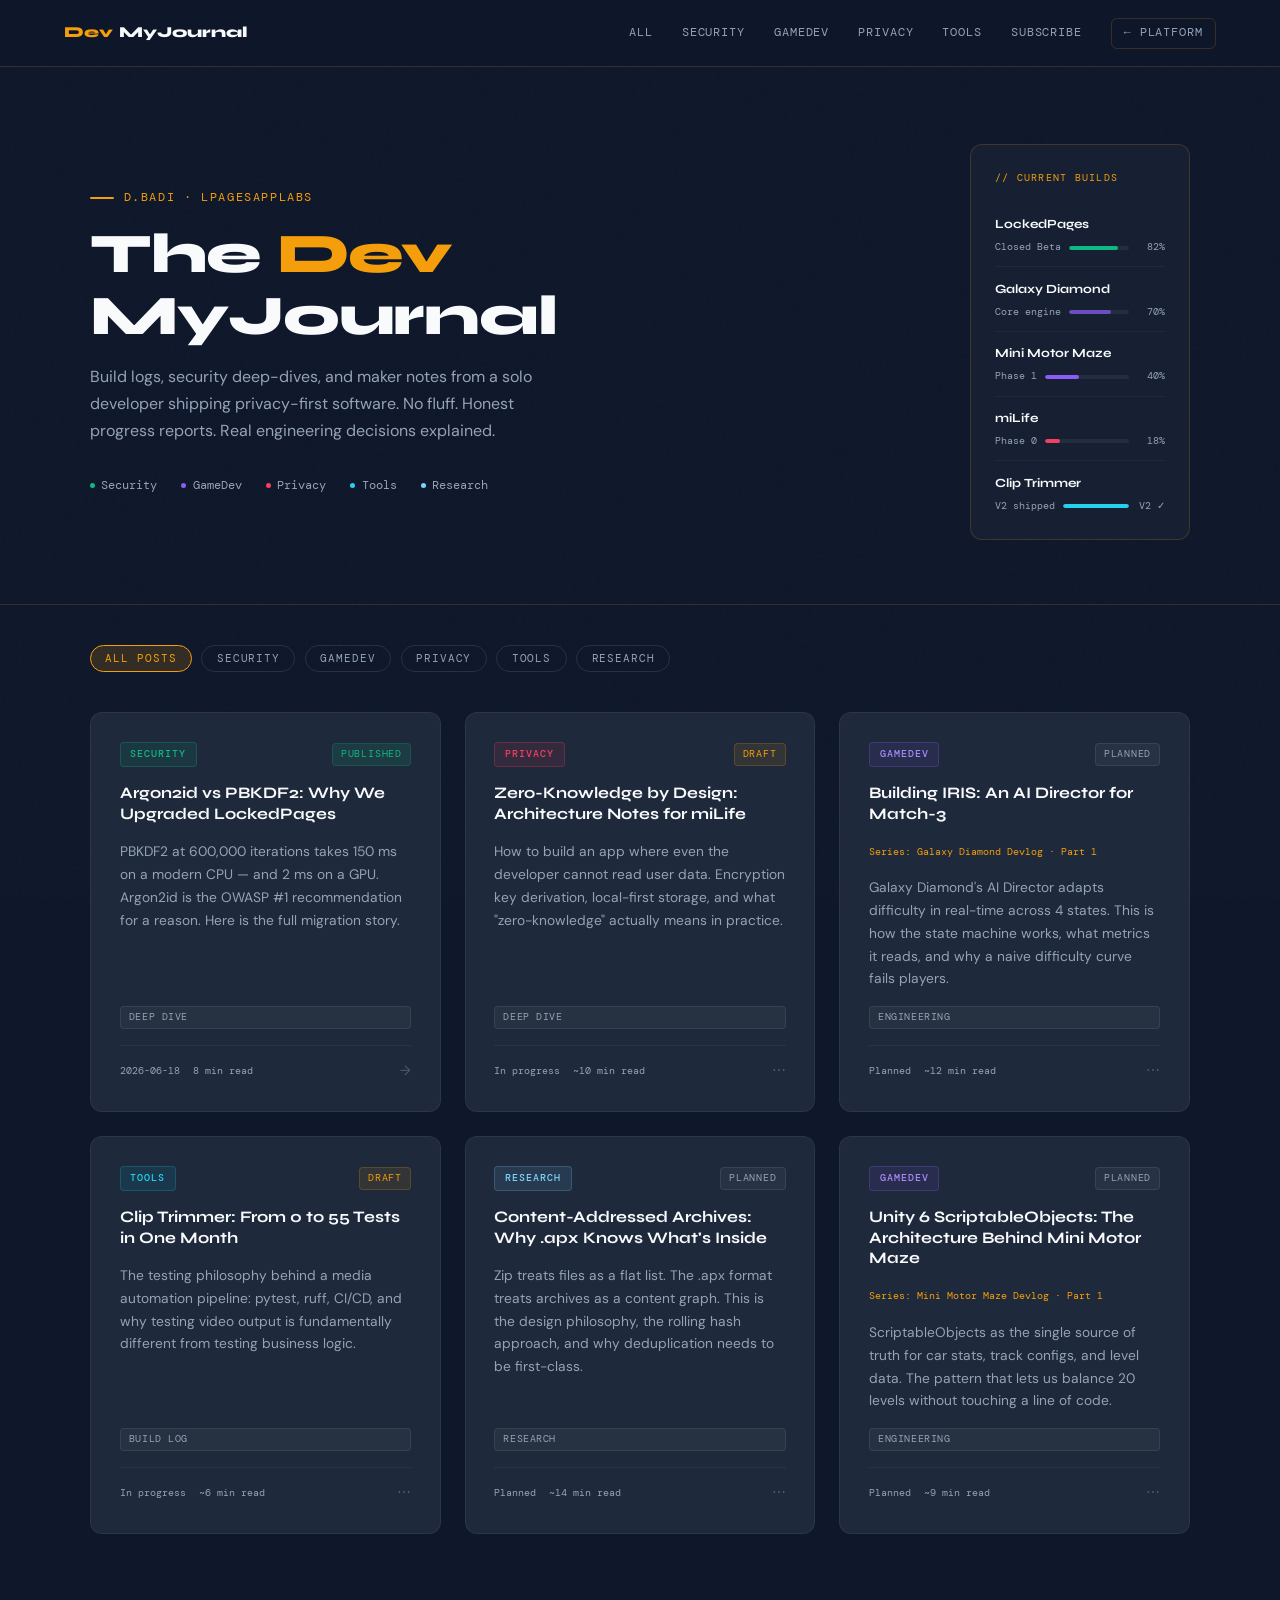
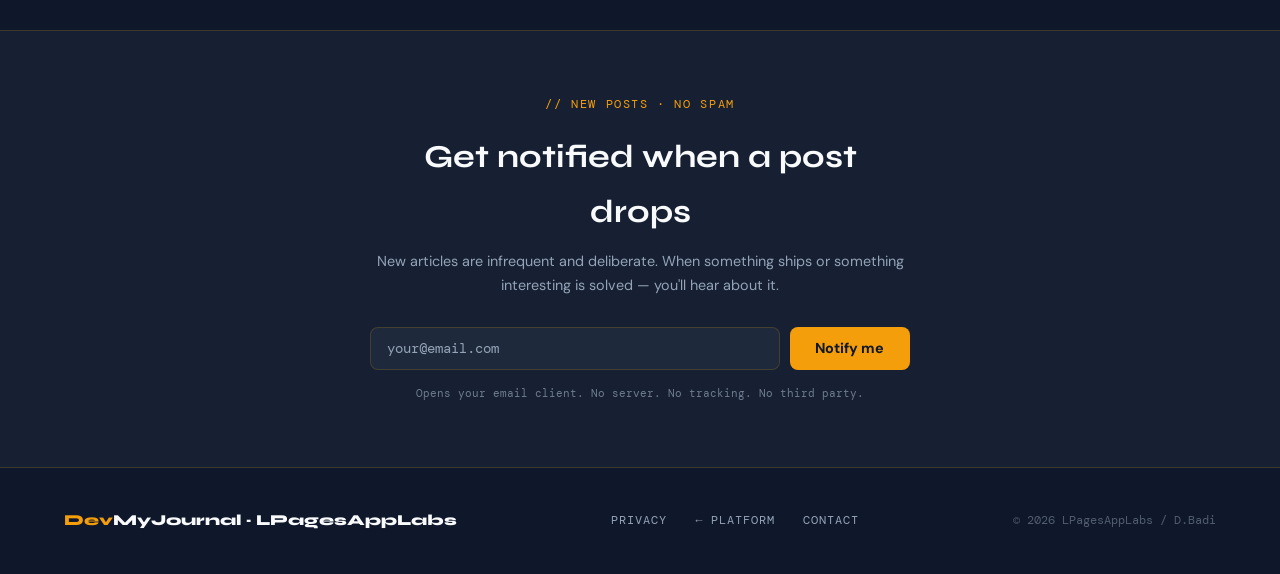
==== index.html @ 47d974be "Add files via upload" ====
<!DOCTYPE html>
<!-- LPagesAppLabs Platform v1.0 · Dev MyJournal (Blog) · contact@lpagesapplabs.com -->
<!-- IMPORTANT: This file is overwritten by `./deploy.sh` from /Developer/devmyjournal/. Do not edit directly. -->
<html lang="en">
<head>
  <meta charset="UTF-8" />
  <meta name="viewport" content="width=device-width, initial-scale=1.0"/>
  <title>Dev MyJournal — LPagesAppLabs</title>
  <meta name="description" content="Build logs, security deep-dives, and engineering notes from LPagesAppLabs / D.Badi. Honest writing about what it takes to ship privacy-first software as a solo developer.">
  <link rel="canonical" href="https://blog.lpagesapplabs.com/" />
  <meta property="og:title" content="Dev MyJournal — LPagesAppLabs" />
  <meta property="og:description" content="Build logs, security insights, and maker notes. No fluff." />
  <meta property="og:url" content="https://blog.lpagesapplabs.com/" />
  <meta property="og:type" content="website" />
  <meta name="robots" content="index, follow">
  <link rel="icon" href="https://lpagesapplabs.com/favicon.ico" sizes="any">
  <link rel="icon" href="https://lpagesapplabs.com/logo.svg" type="image/svg+xml">
  <link rel="preconnect" href="https://fonts.bunny.net">
  <link href="https://fonts.bunny.net/css2?family=Syne:wght@400;600;700;800&family=DM+Mono:wght@300;400;500&family=DM+Sans:wght@300;400;500&display=swap" rel="stylesheet">
  <style>
    *, *::before, *::after { box-sizing: border-box; margin: 0; padding: 0; }
    :root {
      --bg: #0F172A; --bg2: #111827;
      --surface: #1E293B; --surface2: #162032;
      --amber: #F59E0B; --amber-dim: #D97706;
      --amber-glow: rgba(245,158,11,0.15);
      --amber-glow2: rgba(245,158,11,0.07);
      --cyan: #22D3EE; --emerald: #10B981;
      --violet: #8B5CF6; --rose: #F43F5E; --sky: #7DD3FC;
      --white: #F8FAFC; --muted: #94A3B8;
      --border: rgba(245,158,11,0.18);
    }
    html { scroll-behavior: smooth; }
    body { background: var(--bg); color: var(--white); font-family: 'DM Sans', sans-serif; font-size: 16px; line-height: 1.7; overflow-x: hidden; }
    body::before { content:''; position:fixed; inset:0; background-image:url("data:image/svg+xml,%3Csvg viewBox='0 0 256 256' xmlns='http://www.w3.org/2000/svg'%3E%3Cfilter id='noise'%3E%3CfeTurbulence type='fractalNoise' baseFrequency='0.9' numOctaves='4' stitchTiles='stitch'/%3E%3C/filter%3E%3Crect width='100%25' height='100%25' filter='url(%23noise)' opacity='0.04'/%3E%3C/svg%3E"); pointer-events:none; z-index:0; opacity:0.4; }
    section, header, footer { position: relative; z-index: 1; }

    /* NAV */
    nav { position:fixed; top:0; left:0; right:0; z-index:100; display:flex; justify-content:space-between; align-items:center; padding:1.1rem 5%; background:rgba(15,23,42,0.9); backdrop-filter:blur(18px); border-bottom:1px solid var(--border); }
    .nav-logo { font-family:'Syne',sans-serif; font-weight:800; font-size:0.95rem; color:var(--white); text-decoration:none; display:flex; align-items:center; gap:0.4rem; }
    .nav-logo .accent { color:var(--amber); }
    .nav-right { display:flex; align-items:center; gap:1.8rem; }
    .nav-links { display:flex; gap:1.8rem; }
    .nav-links a { font-family:'DM Mono',monospace; font-size:0.72rem; color:var(--muted); text-decoration:none; letter-spacing:0.08em; text-transform:uppercase; transition:color 0.2s; }
    .nav-links a:hover { color:var(--amber); }
    .nav-back { font-family:'DM Mono',monospace; font-size:0.72rem; color:var(--muted); text-decoration:none; letter-spacing:0.08em; text-transform:uppercase; border:1px solid var(--border); padding:0.3rem 0.75rem; border-radius:6px; transition:all 0.2s; }
    .nav-back:hover { color:var(--cyan); border-color:rgba(34,211,238,0.3); }
    .nav-hamburger { display:none; flex-direction:column; gap:5px; cursor:pointer; padding:4px; background:none; border:none; }
    .nav-hamburger span { display:block; width:22px; height:2px; background:var(--muted); border-radius:2px; }
    .nav-mobile { display:none; flex-direction:column; background:rgba(15,23,42,0.97); border-top:1px solid var(--border); padding:1rem 5%; position:fixed; top:58px; left:0; right:0; z-index:99; }
    .nav-mobile a { font-family:'DM Mono',monospace; font-size:0.85rem; color:var(--muted); text-decoration:none; letter-spacing:0.08em; text-transform:uppercase; padding:0.75rem 0; border-bottom:1px solid rgba(255,255,255,0.04); transition:color 0.2s; }
    .nav-mobile a:last-child { border-bottom:none; }
    .nav-mobile a:hover { color:var(--amber); }
    .nav-mobile.open { display:flex; }

    /* HERO */
    #hero { padding:9rem 5% 4rem; border-bottom:1px solid var(--border); }
    .hero-inner { max-width:1100px; margin:0 auto; display:grid; grid-template-columns:1fr auto; gap:3rem; align-items:center; }
    .hero-tag { font-family:'DM Mono',monospace; font-size:0.72rem; letter-spacing:0.14em; text-transform:uppercase; color:var(--amber); margin-bottom:1rem; display:flex; align-items:center; gap:0.6rem; }
    .hero-tag::before { content:''; display:inline-block; width:24px; height:2px; background:var(--amber); border-radius:1px; }
    h1 { font-family:'Syne',sans-serif; font-weight:800; font-size:clamp(2rem,5vw,3.5rem); line-height:1.1; letter-spacing:-0.02em; margin-bottom:1rem; }
    h1 .accent { color:var(--amber); }
    .hero-desc { color:var(--muted); font-size:1rem; max-width:460px; line-height:1.7; margin-bottom:2rem; }
    .hero-meta { display:flex; gap:1.5rem; flex-wrap:wrap; }
    .hero-meta span { font-family:'DM Mono',monospace; font-size:0.72rem; color:var(--muted); display:flex; align-items:center; gap:0.4rem; }
    .hero-meta .dot { width:5px; height:5px; border-radius:50%; }
    .hero-meta .dot.security { background:var(--emerald); }
    .hero-meta .dot.gamedev { background:var(--violet); }
    .hero-meta .dot.privacy { background:var(--rose); }
    .hero-meta .dot.tools { background:var(--cyan); }
    .hero-meta .dot.research { background:var(--sky); }

    /* BUILD STATUS WIDGET */
    .build-status { background:var(--surface2); border:1px solid var(--border); border-radius:12px; padding:1.5rem; min-width:220px; max-width:260px; }
    .bs-title { font-family:'DM Mono',monospace; font-size:0.65rem; letter-spacing:0.12em; text-transform:uppercase; color:var(--amber); margin-bottom:1rem; }
    .bs-item { display:flex; flex-direction:column; gap:0.3rem; padding:0.65rem 0; border-bottom:1px solid rgba(255,255,255,0.04); }
    .bs-item:last-child { border-bottom:none; padding-bottom:0; }
    .bs-name { font-family:'Syne',sans-serif; font-size:0.78rem; font-weight:700; }
    .bs-row { display:flex; align-items:center; justify-content:space-between; gap:0.5rem; }
    .bs-phase { font-family:'DM Mono',monospace; font-size:0.62rem; color:var(--muted); }
    .bs-bar { flex:1; height:4px; background:rgba(255,255,255,0.06); border-radius:2px; overflow:hidden; }
    .bs-fill { height:100%; border-radius:2px; transition:width 1s ease; }
    .bs-fill.lp { background:var(--emerald); }
    .bs-fill.mmm { background:var(--violet); }
    .bs-fill.gd { background:var(--violet); opacity:0.7; }
    .bs-fill.ml { background:var(--rose); }
    .bs-fill.ct { background:var(--cyan); }
    .bs-pct { font-family:'DM Mono',monospace; font-size:0.62rem; color:var(--muted); min-width:28px; text-align:right; }

    /* FILTER BAR */
    #filter-bar { padding:2.5rem 5% 0; max-width:calc(1100px + 10%); margin:0 auto; }
    .filter-inner { display:flex; align-items:center; gap:0.6rem; flex-wrap:wrap; }
    .filter-btn { font-family:'DM Mono',monospace; font-size:0.7rem; letter-spacing:0.08em; text-transform:uppercase; padding:0.35rem 0.9rem; border-radius:999px; border:1px solid rgba(255,255,255,0.1); background:transparent; color:var(--muted); cursor:pointer; transition:all 0.2s; }
    .filter-btn:hover { border-color:var(--amber); color:var(--amber); }
    .filter-btn.active { background:var(--amber-glow); border-color:var(--amber); color:var(--amber); }
    .filter-btn[data-cat="security"].active { border-color:var(--emerald); color:var(--emerald); background:rgba(16,185,129,0.1); }
    .filter-btn[data-cat="gamedev"].active { border-color:var(--violet); color:#A78BFA; background:rgba(139,92,246,0.1); }
    .filter-btn[data-cat="privacy"].active { border-color:var(--rose); color:var(--rose); background:rgba(244,63,94,0.1); }
    .filter-btn[data-cat="tools"].active { border-color:var(--cyan); color:var(--cyan); background:rgba(6,182,212,0.1); }
    .filter-btn[data-cat="research"].active { border-color:var(--sky); color:var(--sky); background:rgba(125,211,252,0.1); }

    /* POSTS GRID */
    #posts { padding:2.5rem 5% 6rem; }
    .posts-inner { max-width:1100px; margin:0 auto; }
    .posts-grid { display:grid; grid-template-columns:repeat(auto-fill,minmax(320px,1fr)); gap:1.5rem; }
    @media (min-width:1000px) { .posts-grid { grid-template-columns:repeat(3,1fr); } }

    /* POST CARD */
    .post-card { background:var(--surface); border:1px solid rgba(255,255,255,0.06); border-radius:12px; padding:1.8rem; display:flex; flex-direction:column; gap:1rem; transition:all 0.25s; text-decoration:none; color:inherit; position:relative; overflow:hidden; }
    .post-card:hover { transform:translateY(-3px); box-shadow:0 16px 40px rgba(0,0,0,0.4); border-color:rgba(245,158,11,0.25); }
    .post-card.coming { cursor:default; opacity:0.65; }
    .post-card.coming:hover { transform:none; box-shadow:none; border-color:rgba(255,255,255,0.06); }
    .post-card::before { content:''; position:absolute; top:0; left:0; right:0; height:2px; opacity:0; transition:opacity 0.25s; }
    .post-card:hover::before { opacity:1; }
    .post-card[data-cat="security"]::before { background:linear-gradient(90deg,transparent,var(--emerald),transparent); }
    .post-card[data-cat="gamedev"]::before { background:linear-gradient(90deg,transparent,var(--violet),transparent); }
    .post-card[data-cat="privacy"]::before { background:linear-gradient(90deg,transparent,var(--rose),transparent); }
    .post-card[data-cat="tools"]::before { background:linear-gradient(90deg,transparent,var(--cyan),transparent); }
    .post-card[data-cat="research"]::before { background:linear-gradient(90deg,transparent,var(--sky),transparent); }

    .post-top { display:flex; align-items:center; justify-content:space-between; gap:0.5rem; flex-wrap:wrap; }
    .cat-tag { font-family:'DM Mono',monospace; font-size:0.62rem; letter-spacing:0.1em; text-transform:uppercase; padding:0.2rem 0.6rem; border-radius:4px; font-weight:500; }
    .cat-security { background:rgba(16,185,129,0.1); color:var(--emerald); border:1px solid rgba(16,185,129,0.25); }
    .cat-gamedev { background:rgba(139,92,246,0.1); color:#A78BFA; border:1px solid rgba(139,92,246,0.25); }
    .cat-privacy { background:rgba(244,63,94,0.1); color:var(--rose); border:1px solid rgba(244,63,94,0.25); }
    .cat-tools { background:rgba(6,182,212,0.1); color:var(--cyan); border:1px solid rgba(6,182,212,0.25); }
    .cat-research { background:rgba(125,211,252,0.1); color:var(--sky); border:1px solid rgba(125,211,252,0.2); }

    .status-badge { font-family:'DM Mono',monospace; font-size:0.6rem; letter-spacing:0.08em; text-transform:uppercase; padding:0.15rem 0.5rem; border-radius:4px; }
    .status-published { background:rgba(16,185,129,0.12); color:var(--emerald); border:1px solid rgba(16,185,129,0.2); }
    .status-draft { background:rgba(245,158,11,0.1); color:var(--amber); border:1px solid rgba(245,158,11,0.2); }
    .status-planned { background:rgba(148,163,184,0.08); color:var(--muted); border:1px solid rgba(148,163,184,0.15); }

    .post-title { font-family:'Syne',sans-serif; font-weight:700; font-size:1rem; line-height:1.3; }
    .post-excerpt { font-size:0.86rem; color:var(--muted); line-height:1.65; flex:1; }
    .post-footer { display:flex; align-items:center; justify-content:space-between; padding-top:0.8rem; border-top:1px solid rgba(255,255,255,0.05); }
    .post-meta { font-family:'DM Mono',monospace; font-size:0.65rem; color:var(--muted); display:flex; gap:0.8rem; }
    .post-arrow { font-size:0.85rem; color:var(--muted); opacity:0.4; }
    .depth-badge { font-family:'DM Mono',monospace; font-size:0.6rem; letter-spacing:0.06em; text-transform:uppercase; padding:0.15rem 0.5rem; border-radius:4px; background:rgba(255,255,255,0.04); border:1px solid rgba(255,255,255,0.08); color:var(--muted); }
    .series-indicator { font-family:'DM Mono',monospace; font-size:0.62rem; color:var(--amber); margin-top:0.2rem; }

    /* SUBSCRIBE */
    #subscribe { padding:4rem 5%; background:var(--surface2); border-top:1px solid var(--border); border-bottom:1px solid var(--border); }
    .sub-inner { max-width:540px; margin:0 auto; text-align:center; }
    .sub-label { font-family:'DM Mono',monospace; font-size:0.72rem; letter-spacing:0.14em; text-transform:uppercase; color:var(--amber); margin-bottom:1rem; }
    .sub-title { font-family:'Syne',sans-serif; font-size:clamp(1.5rem,3vw,2rem); font-weight:700; margin-bottom:0.6rem; }
    .sub-desc { color:var(--muted); font-size:0.9rem; margin-bottom:1.8rem; }
    .notify-form { display:flex; gap:0.6rem; flex-wrap:wrap; justify-content:center; }
    .notify-input { flex:1; min-width:220px; padding:0.75rem 1rem; background:var(--surface); border:1px solid var(--border); border-radius:8px; color:var(--white); font-family:'DM Mono',monospace; font-size:0.85rem; outline:none; transition:border-color 0.2s; }
    .notify-input::placeholder { color:var(--muted); }
    .notify-input:focus { border-color:var(--amber); }
    .notify-btn { padding:0.75rem 1.6rem; background:var(--amber); color:#0F172A; border:none; border-radius:8px; font-family:'DM Sans',sans-serif; font-size:0.9rem; font-weight:700; cursor:pointer; transition:all 0.2s; white-space:nowrap; }
    .notify-btn:hover { background:var(--amber-dim); transform:translateY(-1px); box-shadow:0 4px 20px rgba(245,158,11,0.4); }
    .notify-note { font-family:'DM Mono',monospace; font-size:0.7rem; color:var(--muted); margin-top:0.9rem; opacity:0.7; }

    /* FOOTER */
    footer { padding:2.5rem 5%; display:flex; justify-content:space-between; align-items:center; flex-wrap:wrap; gap:1rem; }
    .footer-logo { font-family:'Syne',sans-serif; font-weight:800; font-size:0.95rem; text-decoration:none; color:var(--white); }
    .footer-logo span { color:var(--amber); }
    .footer-links { display:flex; gap:1.8rem; flex-wrap:wrap; }
    .footer-links a { font-family:'DM Mono',monospace; font-size:0.72rem; letter-spacing:0.08em; text-transform:uppercase; color:var(--muted); text-decoration:none; transition:color 0.2s; }
    .footer-links a:hover { color:var(--amber); }
    .footer-copy { font-family:'DM Mono',monospace; font-size:0.72rem; color:var(--muted); opacity:0.5; }

    /* EMPTY STATE */
    .empty-msg { display:none; text-align:center; padding:4rem 0; color:var(--muted); font-family:'DM Mono',monospace; font-size:0.85rem; }
    .empty-msg.visible { display:block; }

    @media (max-width:768px) {
      .hero-inner { grid-template-columns:1fr; }
      .build-status { display:none; }
      .nav-links { display:none; }
      .nav-hamburger { display:flex; }
      .posts-grid { grid-template-columns:1fr; }
      #hero { padding:7rem 5% 3rem; }
      .notify-form { flex-direction:column; align-items:center; }
      .notify-input { width:100%; max-width:360px; }
      footer { flex-direction:column; text-align:center; align-items:center; }
      .footer-links { justify-content:center; gap:1rem; }
    }
  </style>
</head>
<body>

<nav>
  <a href="#hero" class="nav-logo"><span class="accent">Dev</span>MyJournal</a>
  <div class="nav-right">
    <div class="nav-links">
      <a href="#" onclick="setFilter('all');return false;">All</a>
      <a href="#" onclick="setFilter('security');return false;">Security</a>
      <a href="#" onclick="setFilter('gamedev');return false;">GameDev</a>
      <a href="#" onclick="setFilter('privacy');return false;">Privacy</a>
      <a href="#" onclick="setFilter('tools');return false;">Tools</a>
      <a href="#subscribe">Subscribe</a>
    </div>
    <a href="https://lpagesapplabs.com" class="nav-back" rel="noopener noreferrer">← Platform</a>
    <button class="nav-hamburger" id="hamburger" aria-label="Menu"><span></span><span></span><span></span></button>
  </div>
</nav>
<div class="nav-mobile" id="navMobile">
  <a href="#" onclick="setFilter('all');closeMenu();return false;">All Posts</a>
  <a href="#" onclick="setFilter('security');closeMenu();return false;">Security</a>
  <a href="#" onclick="setFilter('gamedev');closeMenu();return false;">GameDev</a>
  <a href="#" onclick="setFilter('privacy');closeMenu();return false;">Privacy</a>
  <a href="#" onclick="setFilter('tools');closeMenu();return false;">Tools</a>
  <a href="#subscribe" onclick="closeMenu()">Subscribe</a>
  <a href="https://lpagesapplabs.com" onclick="closeMenu()">← Platform</a>
</div>

<!-- HERO -->
<header id="hero">
  <div class="hero-inner">
    <div>
      <div class="hero-tag">D.Badi · LPagesAppLabs</div>
      <h1>The <span class="accent">Dev</span><br>MyJournal</h1>
      <p class="hero-desc">Build logs, security deep-dives, and maker notes from a solo developer shipping privacy-first software. No fluff. Honest progress reports. Real engineering decisions explained.</p>
      <div class="hero-meta">
        <span><span class="dot security"></span>Security</span>
        <span><span class="dot gamedev"></span>GameDev</span>
        <span><span class="dot privacy"></span>Privacy</span>
        <span><span class="dot tools"></span>Tools</span>
        <span><span class="dot research"></span>Research</span>
      </div>
    </div>
    <div class="build-status">
      <div class="bs-title">// current builds</div>
      <div class="bs-item">
        <div class="bs-name">LockedPages</div>
        <div class="bs-row">
          <div class="bs-phase">Closed Beta</div>
          <div class="bs-bar"><div class="bs-fill lp" style="width:82%"></div></div>
          <div class="bs-pct">82%</div>
        </div>
      </div>
      <div class="bs-item">
        <div class="bs-name">Galaxy Diamond</div>
        <div class="bs-row">
          <div class="bs-phase">Core engine</div>
          <div class="bs-bar"><div class="bs-fill gd" style="width:70%"></div></div>
          <div class="bs-pct">70%</div>
        </div>
      </div>
      <div class="bs-item">
        <div class="bs-name">Mini Motor Maze</div>
        <div class="bs-row">
          <div class="bs-phase">Phase 1</div>
          <div class="bs-bar"><div class="bs-fill mmm" style="width:40%"></div></div>
          <div class="bs-pct">40%</div>
        </div>
      </div>
      <div class="bs-item">
        <div class="bs-name">miLife</div>
        <div class="bs-row">
          <div class="bs-phase">Phase 0</div>
          <div class="bs-bar"><div class="bs-fill ml" style="width:18%"></div></div>
          <div class="bs-pct">18%</div>
        </div>
      </div>
      <div class="bs-item">
        <div class="bs-name">Clip Trimmer</div>
        <div class="bs-row">
          <div class="bs-phase">V2 shipped</div>
          <div class="bs-bar"><div class="bs-fill ct" style="width:100%"></div></div>
          <div class="bs-pct">V2 ✓</div>
        </div>
      </div>
    </div>
  </div>
</header>

<!-- FILTER BAR -->
<div id="filter-bar">
  <div class="filter-inner">
    <button class="filter-btn active" data-cat="all" onclick="setFilter('all')">All Posts</button>
    <button class="filter-btn" data-cat="security" onclick="setFilter('security')">Security</button>
    <button class="filter-btn" data-cat="gamedev" onclick="setFilter('gamedev')">GameDev</button>
    <button class="filter-btn" data-cat="privacy" onclick="setFilter('privacy')">Privacy</button>
    <button class="filter-btn" data-cat="tools" onclick="setFilter('tools')">Tools</button>
    <button class="filter-btn" data-cat="research" onclick="setFilter('research')">Research</button>
  </div>
</div>

<!-- POSTS -->
<section id="posts">
  <div class="posts-inner">
    <div class="posts-grid" id="postsGrid">

      <!-- POST 1: Published -->
      <a href="posts/argon2id-vs-pbkdf2.html" class="post-card" data-cat="security">
        <div class="post-top">
          <span class="cat-tag cat-security">Security</span>
          <span class="status-badge status-published">Published</span>
        </div>
        <div class="post-title">Argon2id vs PBKDF2: Why We Upgraded LockedPages</div>
        <div class="post-excerpt">PBKDF2 at 600,000 iterations takes 150 ms on a modern CPU — and 2 ms on a GPU. Argon2id is the OWASP #1 recommendation for a reason. Here is the full migration story.</div>
        <div class="depth-badge">Deep Dive</div>
        <div class="post-footer">
          <div class="post-meta"><span>2026-06-18</span><span>8 min read</span></div>
          <div class="post-arrow">→</div>
        </div>
      </a>

      <!-- POST 2: Draft -->
      <div class="post-card coming" data-cat="privacy">
        <div class="post-top">
          <span class="cat-tag cat-privacy">Privacy</span>
          <span class="status-badge status-draft">Draft</span>
        </div>
        <div class="post-title">Zero-Knowledge by Design: Architecture Notes for miLife</div>
        <div class="post-excerpt">How to build an app where even the developer cannot read user data. Encryption key derivation, local-first storage, and what "zero-knowledge" actually means in practice.</div>
        <div class="depth-badge">Deep Dive</div>
        <div class="post-footer">
          <div class="post-meta"><span>In progress</span><span>~10 min read</span></div>
          <div class="post-arrow">⋯</div>
        </div>
      </div>

      <!-- POST 3: Planned -->
      <div class="post-card coming" data-cat="gamedev">
        <div class="post-top">
          <span class="cat-tag cat-gamedev">GameDev</span>
          <span class="status-badge status-planned">Planned</span>
        </div>
        <div class="post-title">Building IRIS: An AI Director for Match-3</div>
        <div class="series-indicator">Series: Galaxy Diamond Devlog · Part 1</div>
        <div class="post-excerpt">Galaxy Diamond's AI Director adapts difficulty in real-time across 4 states. This is how the state machine works, what metrics it reads, and why a naive difficulty curve fails players.</div>
        <div class="depth-badge">Engineering</div>
        <div class="post-footer">
          <div class="post-meta"><span>Planned</span><span>~12 min read</span></div>
          <div class="post-arrow">⋯</div>
        </div>
      </div>

      <!-- POST 4: Draft -->
      <div class="post-card coming" data-cat="tools">
        <div class="post-top">
          <span class="cat-tag cat-tools">Tools</span>
          <span class="status-badge status-draft">Draft</span>
        </div>
        <div class="post-title">Clip Trimmer: From 0 to 55 Tests in One Month</div>
        <div class="post-excerpt">The testing philosophy behind a media automation pipeline: pytest, ruff, CI/CD, and why testing video output is fundamentally different from testing business logic.</div>
        <div class="depth-badge">Build Log</div>
        <div class="post-footer">
          <div class="post-meta"><span>In progress</span><span>~6 min read</span></div>
          <div class="post-arrow">⋯</div>
        </div>
      </div>

      <!-- POST 5: Planned -->
      <div class="post-card coming" data-cat="research">
        <div class="post-top">
          <span class="cat-tag cat-research">Research</span>
          <span class="status-badge status-planned">Planned</span>
        </div>
        <div class="post-title">Content-Addressed Archives: Why .apx Knows What's Inside</div>
        <div class="post-excerpt">Zip treats files as a flat list. The .apx format treats archives as a content graph. This is the design philosophy, the rolling hash approach, and why deduplication needs to be first-class.</div>
        <div class="depth-badge">Research</div>
        <div class="post-footer">
          <div class="post-meta"><span>Planned</span><span>~14 min read</span></div>
          <div class="post-arrow">⋯</div>
        </div>
      </div>

      <!-- POST 6: Planned -->
      <div class="post-card coming" data-cat="gamedev">
        <div class="post-top">
          <span class="cat-tag cat-gamedev">GameDev</span>
          <span class="status-badge status-planned">Planned</span>
        </div>
        <div class="post-title">Unity 6 ScriptableObjects: The Architecture Behind Mini Motor Maze</div>
        <div class="series-indicator">Series: Mini Motor Maze Devlog · Part 1</div>
        <div class="post-excerpt">ScriptableObjects as the single source of truth for car stats, track configs, and level data. The pattern that lets us balance 20 levels without touching a line of code.</div>
        <div class="depth-badge">Engineering</div>
        <div class="post-footer">
          <div class="post-meta"><span>Planned</span><span>~9 min read</span></div>
          <div class="post-arrow">⋯</div>
        </div>
      </div>

    </div>
    <div class="empty-msg" id="emptyMsg">No posts in this category yet — check back soon.</div>
  </div>
</section>

<!-- SUBSCRIBE -->
<section id="subscribe">
  <div class="sub-inner">
    <div class="sub-label">// New posts · no spam</div>
    <h2 class="sub-title">Get notified when a post drops</h2>
    <p class="sub-desc">New articles are infrequent and deliberate. When something ships or something interesting is solved — you'll hear about it.</p>
    <form class="notify-form" data-product="DevMyJournal" onsubmit="notifyMe(this,event)">
      <input type="email" class="notify-input" placeholder="your@email.com" required />
      <button type="submit" class="notify-btn">Notify me</button>
    </form>
    <p class="notify-note">Opens your email client. No server. No tracking. No third party.</p>
  </div>
</section>

<footer>
  <a href="#hero" class="footer-logo"><span>Dev</span>MyJournal · LPagesAppLabs</a>
  <div class="footer-links">
    <a href="https://lpagesapplabs.com/privacy.html" rel="noopener noreferrer">Privacy</a>
    <a href="https://lpagesapplabs.com" rel="noopener noreferrer">← Platform</a>
    <a href="mailto:contact@lpagesapplabs.com">Contact</a>
  </div>
  <div class="footer-copy">© 2026 LPagesAppLabs / D.Badi</div>
</footer>

<script>
  let currentFilter = 'all';
  function setFilter(cat) {
    currentFilter = cat;
    document.querySelectorAll('.filter-btn').forEach(btn => {
      btn.classList.toggle('active', btn.dataset.cat === cat);
    });
    let visible = 0;
    document.querySelectorAll('.post-card').forEach(card => {
      const match = cat === 'all' || card.dataset.cat === cat;
      card.style.display = match ? '' : 'none';
      if (match) visible++;
    });
    document.getElementById('emptyMsg').classList.toggle('visible', visible === 0);
  }

  function notifyMe(f, e) {
    e.preventDefault();
    const em = f.querySelector('input').value;
    const p = f.dataset.product;
    window.location = 'mailto:contact@lpagesapplabs.com?subject=Blog+notification:+' + encodeURIComponent(p) + '&body=Please+add+' + encodeURIComponent(em) + '+to+the+blog+notification+list.';
  }

  const hamburger = document.getElementById('hamburger');
  const navMobile = document.getElementById('navMobile');
  hamburger.addEventListener('click', () => navMobile.classList.toggle('open'));
  function closeMenu() { navMobile.classList.remove('open'); }

  const observer = new IntersectionObserver(entries => {
    entries.forEach(e => { if (e.isIntersecting) { e.target.style.opacity = 1; e.target.style.transform = 'none'; } });
  }, { threshold: 0.05 });
  document.querySelectorAll('.post-card, .sub-inner').forEach(el => {
    el.style.opacity = 0; el.style.transform = 'translateY(16px)';
    el.style.transition = 'opacity 0.6s ease, transform 0.6s ease';
    observer.observe(el);
  });
</script>
</body>
</html>
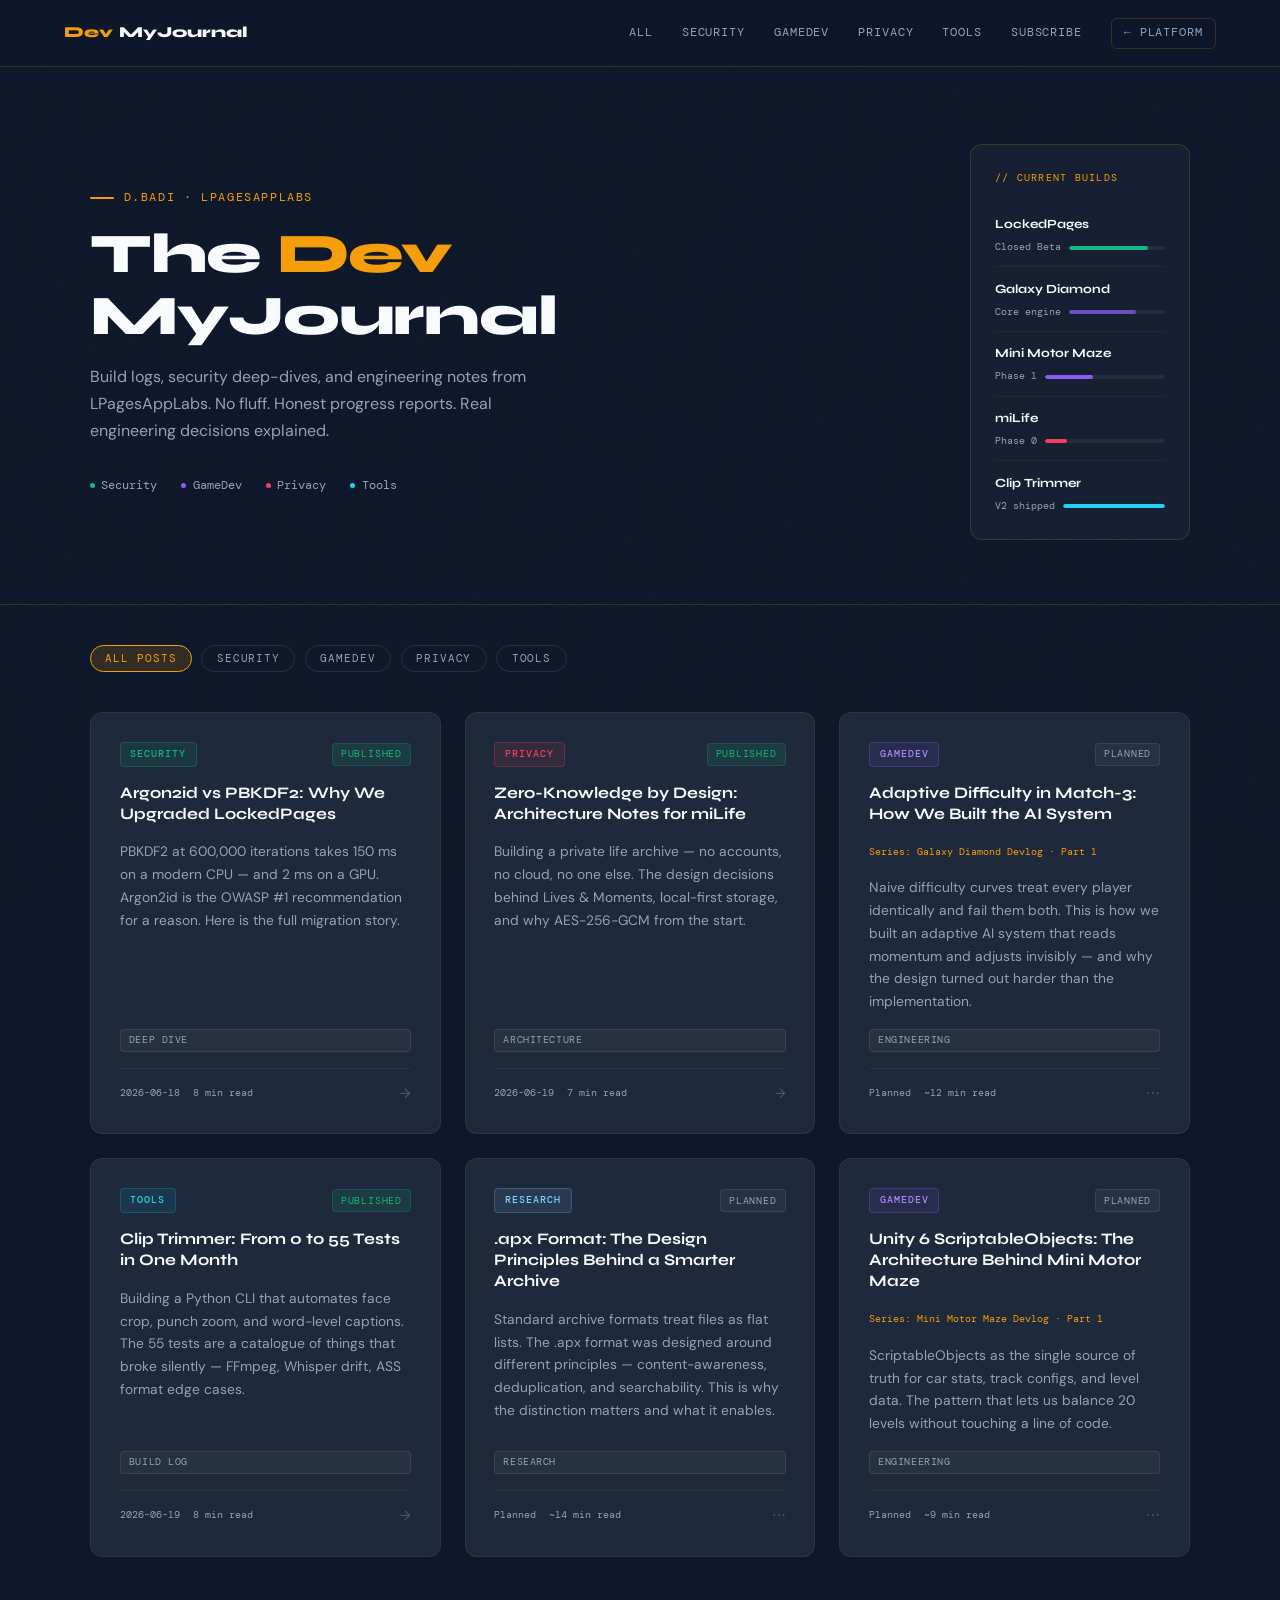
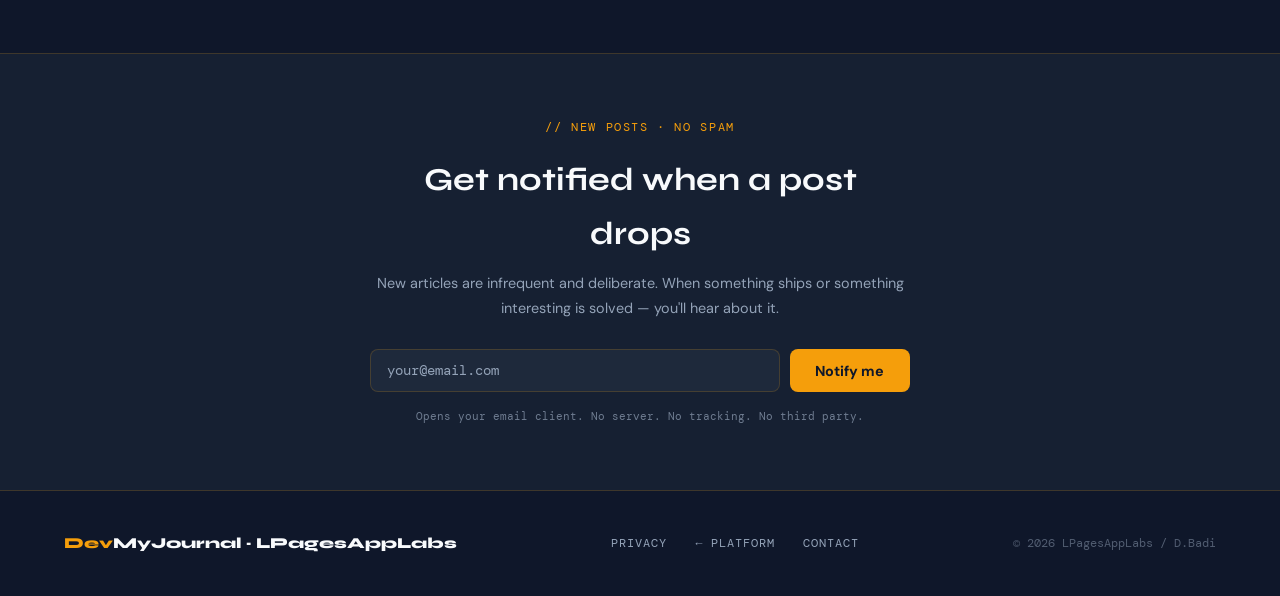
==== commit 56365579: "Add files via upload" ====
--- a/index.html
+++ b/index.html
@@ -1,225 +1,72 @@
 <!DOCTYPE html>
-<!-- LPagesAppLabs Platform v1.0 · Dev MyJournal (Blog) · contact@lpagesapplabs.com -->
-<!-- IMPORTANT: This file is overwritten by `./deploy.sh` from /Developer/devmyjournal/. Do not edit directly. -->
+<!-- LPagesAppLabs Platform v1.0 · Dev MyJournal · contact@lpagesapplabs.com -->
 <html lang="en">
 <head>
   <meta charset="UTF-8" />
   <meta name="viewport" content="width=device-width, initial-scale=1.0"/>
+  <meta name="color-scheme" content="dark">
   <title>Dev MyJournal — LPagesAppLabs</title>
-  <meta name="description" content="Build logs, security deep-dives, and engineering notes from LPagesAppLabs / D.Badi. Honest writing about what it takes to ship privacy-first software as a solo developer.">
+  <meta name="description" content="Build logs, security deep-dives, and engineering notes from LPagesAppLabs / D.Badi. Honest writing about what it takes to ship privacy-first software.">
   <link rel="canonical" href="https://blog.lpagesapplabs.com/" />
   <meta property="og:title" content="Dev MyJournal — LPagesAppLabs" />
-  <meta property="og:description" content="Build logs, security insights, and maker notes. No fluff." />
+  <meta property="og:description" content="Build logs, security insights, and engineering notes. No fluff." />
   <meta property="og:url" content="https://blog.lpagesapplabs.com/" />
+  <meta property="og:image" content="https://lpagesapplabs.com/og-image.png" />
+  <meta property="og:image:width" content="1200" />
+  <meta property="og:image:height" content="630" />
   <meta property="og:type" content="website" />
+  <meta name="twitter:card" content="summary_large_image" />
+  <meta name="twitter:title" content="Dev MyJournal — LPagesAppLabs" />
+  <meta name="twitter:description" content="Build logs, security insights, and engineering notes. No fluff." />
+  <meta name="twitter:image" content="https://lpagesapplabs.com/og-image.png" />
+  <meta name="theme-color" content="#0F172A">
   <meta name="robots" content="index, follow">
-  <link rel="icon" href="https://lpagesapplabs.com/favicon.ico" sizes="any">
   <link rel="icon" href="https://lpagesapplabs.com/logo.svg" type="image/svg+xml">
-  <link rel="preconnect" href="https://fonts.bunny.net">
+  <link rel="preconnect" href="https://fonts.bunny.net" crossorigin>
   <link href="https://fonts.bunny.net/css2?family=Syne:wght@400;600;700;800&family=DM+Mono:wght@300;400;500&family=DM+Sans:wght@300;400;500&display=swap" rel="stylesheet">
-  <style>
-    *, *::before, *::after { box-sizing: border-box; margin: 0; padding: 0; }
-    :root {
-      --bg: #0F172A; --bg2: #111827;
-      --surface: #1E293B; --surface2: #162032;
-      --amber: #F59E0B; --amber-dim: #D97706;
-      --amber-glow: rgba(245,158,11,0.15);
-      --amber-glow2: rgba(245,158,11,0.07);
-      --cyan: #22D3EE; --emerald: #10B981;
-      --violet: #8B5CF6; --rose: #F43F5E; --sky: #7DD3FC;
-      --white: #F8FAFC; --muted: #94A3B8;
-      --border: rgba(245,158,11,0.18);
-    }
-    html { scroll-behavior: smooth; }
-    body { background: var(--bg); color: var(--white); font-family: 'DM Sans', sans-serif; font-size: 16px; line-height: 1.7; overflow-x: hidden; }
-    body::before { content:''; position:fixed; inset:0; background-image:url("data:image/svg+xml,%3Csvg viewBox='0 0 256 256' xmlns='http://www.w3.org/2000/svg'%3E%3Cfilter id='noise'%3E%3CfeTurbulence type='fractalNoise' baseFrequency='0.9' numOctaves='4' stitchTiles='stitch'/%3E%3C/filter%3E%3Crect width='100%25' height='100%25' filter='url(%23noise)' opacity='0.04'/%3E%3C/svg%3E"); pointer-events:none; z-index:0; opacity:0.4; }
-    section, header, footer { position: relative; z-index: 1; }
-
-    /* NAV */
-    nav { position:fixed; top:0; left:0; right:0; z-index:100; display:flex; justify-content:space-between; align-items:center; padding:1.1rem 5%; background:rgba(15,23,42,0.9); backdrop-filter:blur(18px); border-bottom:1px solid var(--border); }
-    .nav-logo { font-family:'Syne',sans-serif; font-weight:800; font-size:0.95rem; color:var(--white); text-decoration:none; display:flex; align-items:center; gap:0.4rem; }
-    .nav-logo .accent { color:var(--amber); }
-    .nav-right { display:flex; align-items:center; gap:1.8rem; }
-    .nav-links { display:flex; gap:1.8rem; }
-    .nav-links a { font-family:'DM Mono',monospace; font-size:0.72rem; color:var(--muted); text-decoration:none; letter-spacing:0.08em; text-transform:uppercase; transition:color 0.2s; }
-    .nav-links a:hover { color:var(--amber); }
-    .nav-back { font-family:'DM Mono',monospace; font-size:0.72rem; color:var(--muted); text-decoration:none; letter-spacing:0.08em; text-transform:uppercase; border:1px solid var(--border); padding:0.3rem 0.75rem; border-radius:6px; transition:all 0.2s; }
-    .nav-back:hover { color:var(--cyan); border-color:rgba(34,211,238,0.3); }
-    .nav-hamburger { display:none; flex-direction:column; gap:5px; cursor:pointer; padding:4px; background:none; border:none; }
-    .nav-hamburger span { display:block; width:22px; height:2px; background:var(--muted); border-radius:2px; }
-    .nav-mobile { display:none; flex-direction:column; background:rgba(15,23,42,0.97); border-top:1px solid var(--border); padding:1rem 5%; position:fixed; top:58px; left:0; right:0; z-index:99; }
-    .nav-mobile a { font-family:'DM Mono',monospace; font-size:0.85rem; color:var(--muted); text-decoration:none; letter-spacing:0.08em; text-transform:uppercase; padding:0.75rem 0; border-bottom:1px solid rgba(255,255,255,0.04); transition:color 0.2s; }
-    .nav-mobile a:last-child { border-bottom:none; }
-    .nav-mobile a:hover { color:var(--amber); }
-    .nav-mobile.open { display:flex; }
-
-    /* HERO */
-    #hero { padding:9rem 5% 4rem; border-bottom:1px solid var(--border); }
-    .hero-inner { max-width:1100px; margin:0 auto; display:grid; grid-template-columns:1fr auto; gap:3rem; align-items:center; }
-    .hero-tag { font-family:'DM Mono',monospace; font-size:0.72rem; letter-spacing:0.14em; text-transform:uppercase; color:var(--amber); margin-bottom:1rem; display:flex; align-items:center; gap:0.6rem; }
-    .hero-tag::before { content:''; display:inline-block; width:24px; height:2px; background:var(--amber); border-radius:1px; }
-    h1 { font-family:'Syne',sans-serif; font-weight:800; font-size:clamp(2rem,5vw,3.5rem); line-height:1.1; letter-spacing:-0.02em; margin-bottom:1rem; }
-    h1 .accent { color:var(--amber); }
-    .hero-desc { color:var(--muted); font-size:1rem; max-width:460px; line-height:1.7; margin-bottom:2rem; }
-    .hero-meta { display:flex; gap:1.5rem; flex-wrap:wrap; }
-    .hero-meta span { font-family:'DM Mono',monospace; font-size:0.72rem; color:var(--muted); display:flex; align-items:center; gap:0.4rem; }
-    .hero-meta .dot { width:5px; height:5px; border-radius:50%; }
-    .hero-meta .dot.security { background:var(--emerald); }
-    .hero-meta .dot.gamedev { background:var(--violet); }
-    .hero-meta .dot.privacy { background:var(--rose); }
-    .hero-meta .dot.tools { background:var(--cyan); }
-    .hero-meta .dot.research { background:var(--sky); }
-
-    /* BUILD STATUS WIDGET */
-    .build-status { background:var(--surface2); border:1px solid var(--border); border-radius:12px; padding:1.5rem; min-width:220px; max-width:260px; }
-    .bs-title { font-family:'DM Mono',monospace; font-size:0.65rem; letter-spacing:0.12em; text-transform:uppercase; color:var(--amber); margin-bottom:1rem; }
-    .bs-item { display:flex; flex-direction:column; gap:0.3rem; padding:0.65rem 0; border-bottom:1px solid rgba(255,255,255,0.04); }
-    .bs-item:last-child { border-bottom:none; padding-bottom:0; }
-    .bs-name { font-family:'Syne',sans-serif; font-size:0.78rem; font-weight:700; }
-    .bs-row { display:flex; align-items:center; justify-content:space-between; gap:0.5rem; }
-    .bs-phase { font-family:'DM Mono',monospace; font-size:0.62rem; color:var(--muted); }
-    .bs-bar { flex:1; height:4px; background:rgba(255,255,255,0.06); border-radius:2px; overflow:hidden; }
-    .bs-fill { height:100%; border-radius:2px; transition:width 1s ease; }
-    .bs-fill.lp { background:var(--emerald); }
-    .bs-fill.mmm { background:var(--violet); }
-    .bs-fill.gd { background:var(--violet); opacity:0.7; }
-    .bs-fill.ml { background:var(--rose); }
-    .bs-fill.ct { background:var(--cyan); }
-    .bs-pct { font-family:'DM Mono',monospace; font-size:0.62rem; color:var(--muted); min-width:28px; text-align:right; }
-
-    /* FILTER BAR */
-    #filter-bar { padding:2.5rem 5% 0; max-width:calc(1100px + 10%); margin:0 auto; }
-    .filter-inner { display:flex; align-items:center; gap:0.6rem; flex-wrap:wrap; }
-    .filter-btn { font-family:'DM Mono',monospace; font-size:0.7rem; letter-spacing:0.08em; text-transform:uppercase; padding:0.35rem 0.9rem; border-radius:999px; border:1px solid rgba(255,255,255,0.1); background:transparent; color:var(--muted); cursor:pointer; transition:all 0.2s; }
-    .filter-btn:hover { border-color:var(--amber); color:var(--amber); }
-    .filter-btn.active { background:var(--amber-glow); border-color:var(--amber); color:var(--amber); }
-    .filter-btn[data-cat="security"].active { border-color:var(--emerald); color:var(--emerald); background:rgba(16,185,129,0.1); }
-    .filter-btn[data-cat="gamedev"].active { border-color:var(--violet); color:#A78BFA; background:rgba(139,92,246,0.1); }
-    .filter-btn[data-cat="privacy"].active { border-color:var(--rose); color:var(--rose); background:rgba(244,63,94,0.1); }
-    .filter-btn[data-cat="tools"].active { border-color:var(--cyan); color:var(--cyan); background:rgba(6,182,212,0.1); }
-    .filter-btn[data-cat="research"].active { border-color:var(--sky); color:var(--sky); background:rgba(125,211,252,0.1); }
-
-    /* POSTS GRID */
-    #posts { padding:2.5rem 5% 6rem; }
-    .posts-inner { max-width:1100px; margin:0 auto; }
-    .posts-grid { display:grid; grid-template-columns:repeat(auto-fill,minmax(320px,1fr)); gap:1.5rem; }
-    @media (min-width:1000px) { .posts-grid { grid-template-columns:repeat(3,1fr); } }
-
-    /* POST CARD */
-    .post-card { background:var(--surface); border:1px solid rgba(255,255,255,0.06); border-radius:12px; padding:1.8rem; display:flex; flex-direction:column; gap:1rem; transition:all 0.25s; text-decoration:none; color:inherit; position:relative; overflow:hidden; }
-    .post-card:hover { transform:translateY(-3px); box-shadow:0 16px 40px rgba(0,0,0,0.4); border-color:rgba(245,158,11,0.25); }
-    .post-card.coming { cursor:default; opacity:0.65; }
-    .post-card.coming:hover { transform:none; box-shadow:none; border-color:rgba(255,255,255,0.06); }
-    .post-card::before { content:''; position:absolute; top:0; left:0; right:0; height:2px; opacity:0; transition:opacity 0.25s; }
-    .post-card:hover::before { opacity:1; }
-    .post-card[data-cat="security"]::before { background:linear-gradient(90deg,transparent,var(--emerald),transparent); }
-    .post-card[data-cat="gamedev"]::before { background:linear-gradient(90deg,transparent,var(--violet),transparent); }
-    .post-card[data-cat="privacy"]::before { background:linear-gradient(90deg,transparent,var(--rose),transparent); }
-    .post-card[data-cat="tools"]::before { background:linear-gradient(90deg,transparent,var(--cyan),transparent); }
-    .post-card[data-cat="research"]::before { background:linear-gradient(90deg,transparent,var(--sky),transparent); }
-
-    .post-top { display:flex; align-items:center; justify-content:space-between; gap:0.5rem; flex-wrap:wrap; }
-    .cat-tag { font-family:'DM Mono',monospace; font-size:0.62rem; letter-spacing:0.1em; text-transform:uppercase; padding:0.2rem 0.6rem; border-radius:4px; font-weight:500; }
-    .cat-security { background:rgba(16,185,129,0.1); color:var(--emerald); border:1px solid rgba(16,185,129,0.25); }
-    .cat-gamedev { background:rgba(139,92,246,0.1); color:#A78BFA; border:1px solid rgba(139,92,246,0.25); }
-    .cat-privacy { background:rgba(244,63,94,0.1); color:var(--rose); border:1px solid rgba(244,63,94,0.25); }
-    .cat-tools { background:rgba(6,182,212,0.1); color:var(--cyan); border:1px solid rgba(6,182,212,0.25); }
-    .cat-research { background:rgba(125,211,252,0.1); color:var(--sky); border:1px solid rgba(125,211,252,0.2); }
-
-    .status-badge { font-family:'DM Mono',monospace; font-size:0.6rem; letter-spacing:0.08em; text-transform:uppercase; padding:0.15rem 0.5rem; border-radius:4px; }
-    .status-published { background:rgba(16,185,129,0.12); color:var(--emerald); border:1px solid rgba(16,185,129,0.2); }
-    .status-draft { background:rgba(245,158,11,0.1); color:var(--amber); border:1px solid rgba(245,158,11,0.2); }
-    .status-planned { background:rgba(148,163,184,0.08); color:var(--muted); border:1px solid rgba(148,163,184,0.15); }
-
-    .post-title { font-family:'Syne',sans-serif; font-weight:700; font-size:1rem; line-height:1.3; }
-    .post-excerpt { font-size:0.86rem; color:var(--muted); line-height:1.65; flex:1; }
-    .post-footer { display:flex; align-items:center; justify-content:space-between; padding-top:0.8rem; border-top:1px solid rgba(255,255,255,0.05); }
-    .post-meta { font-family:'DM Mono',monospace; font-size:0.65rem; color:var(--muted); display:flex; gap:0.8rem; }
-    .post-arrow { font-size:0.85rem; color:var(--muted); opacity:0.4; }
-    .depth-badge { font-family:'DM Mono',monospace; font-size:0.6rem; letter-spacing:0.06em; text-transform:uppercase; padding:0.15rem 0.5rem; border-radius:4px; background:rgba(255,255,255,0.04); border:1px solid rgba(255,255,255,0.08); color:var(--muted); }
-    .series-indicator { font-family:'DM Mono',monospace; font-size:0.62rem; color:var(--amber); margin-top:0.2rem; }
-
-    /* SUBSCRIBE */
-    #subscribe { padding:4rem 5%; background:var(--surface2); border-top:1px solid var(--border); border-bottom:1px solid var(--border); }
-    .sub-inner { max-width:540px; margin:0 auto; text-align:center; }
-    .sub-label { font-family:'DM Mono',monospace; font-size:0.72rem; letter-spacing:0.14em; text-transform:uppercase; color:var(--amber); margin-bottom:1rem; }
-    .sub-title { font-family:'Syne',sans-serif; font-size:clamp(1.5rem,3vw,2rem); font-weight:700; margin-bottom:0.6rem; }
-    .sub-desc { color:var(--muted); font-size:0.9rem; margin-bottom:1.8rem; }
-    .notify-form { display:flex; gap:0.6rem; flex-wrap:wrap; justify-content:center; }
-    .notify-input { flex:1; min-width:220px; padding:0.75rem 1rem; background:var(--surface); border:1px solid var(--border); border-radius:8px; color:var(--white); font-family:'DM Mono',monospace; font-size:0.85rem; outline:none; transition:border-color 0.2s; }
-    .notify-input::placeholder { color:var(--muted); }
-    .notify-input:focus { border-color:var(--amber); }
-    .notify-btn { padding:0.75rem 1.6rem; background:var(--amber); color:#0F172A; border:none; border-radius:8px; font-family:'DM Sans',sans-serif; font-size:0.9rem; font-weight:700; cursor:pointer; transition:all 0.2s; white-space:nowrap; }
-    .notify-btn:hover { background:var(--amber-dim); transform:translateY(-1px); box-shadow:0 4px 20px rgba(245,158,11,0.4); }
-    .notify-note { font-family:'DM Mono',monospace; font-size:0.7rem; color:var(--muted); margin-top:0.9rem; opacity:0.7; }
-
-    /* FOOTER */
-    footer { padding:2.5rem 5%; display:flex; justify-content:space-between; align-items:center; flex-wrap:wrap; gap:1rem; }
-    .footer-logo { font-family:'Syne',sans-serif; font-weight:800; font-size:0.95rem; text-decoration:none; color:var(--white); }
-    .footer-logo span { color:var(--amber); }
-    .footer-links { display:flex; gap:1.8rem; flex-wrap:wrap; }
-    .footer-links a { font-family:'DM Mono',monospace; font-size:0.72rem; letter-spacing:0.08em; text-transform:uppercase; color:var(--muted); text-decoration:none; transition:color 0.2s; }
-    .footer-links a:hover { color:var(--amber); }
-    .footer-copy { font-family:'DM Mono',monospace; font-size:0.72rem; color:var(--muted); opacity:0.5; }
-
-    /* EMPTY STATE */
-    .empty-msg { display:none; text-align:center; padding:4rem 0; color:var(--muted); font-family:'DM Mono',monospace; font-size:0.85rem; }
-    .empty-msg.visible { display:block; }
-
-    @media (max-width:768px) {
-      .hero-inner { grid-template-columns:1fr; }
-      .build-status { display:none; }
-      .nav-links { display:none; }
-      .nav-hamburger { display:flex; }
-      .posts-grid { grid-template-columns:1fr; }
-      #hero { padding:7rem 5% 3rem; }
-      .notify-form { flex-direction:column; align-items:center; }
-      .notify-input { width:100%; max-width:360px; }
-      footer { flex-direction:column; text-align:center; align-items:center; }
-      .footer-links { justify-content:center; gap:1rem; }
-    }
-  </style>
+  <link rel="stylesheet" href="styles.css">
 </head>
 <body>
+<a class="skip-link" href="#main-content">Skip to main content</a>
 
 <nav>
   <a href="#hero" class="nav-logo"><span class="accent">Dev</span>MyJournal</a>
   <div class="nav-right">
     <div class="nav-links">
-      <a href="#" onclick="setFilter('all');return false;">All</a>
-      <a href="#" onclick="setFilter('security');return false;">Security</a>
-      <a href="#" onclick="setFilter('gamedev');return false;">GameDev</a>
-      <a href="#" onclick="setFilter('privacy');return false;">Privacy</a>
-      <a href="#" onclick="setFilter('tools');return false;">Tools</a>
+      <a href="#" data-filter="all">All</a>
+      <a href="#" data-filter="security">Security</a>
+      <a href="#" data-filter="gamedev">GameDev</a>
+      <a href="#" data-filter="privacy">Privacy</a>
+      <a href="#" data-filter="tools">Tools</a>
       <a href="#subscribe">Subscribe</a>
     </div>
     <a href="https://lpagesapplabs.com" class="nav-back" rel="noopener noreferrer">← Platform</a>
-    <button class="nav-hamburger" id="hamburger" aria-label="Menu"><span></span><span></span><span></span></button>
+    <button class="nav-hamburger" id="hamburger" aria-label="Menu" aria-expanded="false" aria-controls="navMobile"><span></span><span></span><span></span></button>
   </div>
 </nav>
 <div class="nav-mobile" id="navMobile">
-  <a href="#" onclick="setFilter('all');closeMenu();return false;">All Posts</a>
-  <a href="#" onclick="setFilter('security');closeMenu();return false;">Security</a>
-  <a href="#" onclick="setFilter('gamedev');closeMenu();return false;">GameDev</a>
-  <a href="#" onclick="setFilter('privacy');closeMenu();return false;">Privacy</a>
-  <a href="#" onclick="setFilter('tools');closeMenu();return false;">Tools</a>
-  <a href="#subscribe" onclick="closeMenu()">Subscribe</a>
-  <a href="https://lpagesapplabs.com" onclick="closeMenu()">← Platform</a>
+  <a href="#" data-filter="all">All Posts</a>
+  <a href="#" data-filter="security">Security</a>
+  <a href="#" data-filter="gamedev">GameDev</a>
+  <a href="#" data-filter="privacy">Privacy</a>
+  <a href="#" data-filter="tools">Tools</a>
+  <a href="#subscribe">Subscribe</a>
+  <a href="https://lpagesapplabs.com" rel="noopener noreferrer">← Platform</a>
 </div>
 
+<main id="main-content">
 <!-- HERO -->
 <header id="hero">
   <div class="hero-inner">
     <div>
       <div class="hero-tag">D.Badi · LPagesAppLabs</div>
       <h1>The <span class="accent">Dev</span><br>MyJournal</h1>
-      <p class="hero-desc">Build logs, security deep-dives, and maker notes from a solo developer shipping privacy-first software. No fluff. Honest progress reports. Real engineering decisions explained.</p>
+      <p class="hero-desc">Build logs, security deep-dives, and engineering notes from LPagesAppLabs. No fluff. Honest progress reports. Real engineering decisions explained.</p>
       <div class="hero-meta">
         <span><span class="dot security"></span>Security</span>
         <span><span class="dot gamedev"></span>GameDev</span>
         <span><span class="dot privacy"></span>Privacy</span>
         <span><span class="dot tools"></span>Tools</span>
-        <span><span class="dot research"></span>Research</span>
       </div>
     </div>
     <div class="build-status">
@@ -228,40 +75,40 @@
         <div class="bs-name">LockedPages</div>
         <div class="bs-row">
           <div class="bs-phase">Closed Beta</div>
-          <div class="bs-bar"><div class="bs-fill lp" style="width:82%"></div></div>
-          <div class="bs-pct">82%</div>
+          <div class="bs-bar"><div class="bs-fill lp"></div></div>
+          
         </div>
       </div>
       <div class="bs-item">
         <div class="bs-name">Galaxy Diamond</div>
         <div class="bs-row">
           <div class="bs-phase">Core engine</div>
-          <div class="bs-bar"><div class="bs-fill gd" style="width:70%"></div></div>
-          <div class="bs-pct">70%</div>
+          <div class="bs-bar"><div class="bs-fill gd"></div></div>
+          
         </div>
       </div>
       <div class="bs-item">
         <div class="bs-name">Mini Motor Maze</div>
         <div class="bs-row">
           <div class="bs-phase">Phase 1</div>
-          <div class="bs-bar"><div class="bs-fill mmm" style="width:40%"></div></div>
-          <div class="bs-pct">40%</div>
+          <div class="bs-bar"><div class="bs-fill mmm"></div></div>
+          
         </div>
       </div>
       <div class="bs-item">
         <div class="bs-name">miLife</div>
         <div class="bs-row">
           <div class="bs-phase">Phase 0</div>
-          <div class="bs-bar"><div class="bs-fill ml" style="width:18%"></div></div>
-          <div class="bs-pct">18%</div>
+          <div class="bs-bar"><div class="bs-fill ml"></div></div>
+          
         </div>
       </div>
       <div class="bs-item">
         <div class="bs-name">Clip Trimmer</div>
         <div class="bs-row">
           <div class="bs-phase">V2 shipped</div>
-          <div class="bs-bar"><div class="bs-fill ct" style="width:100%"></div></div>
-          <div class="bs-pct">V2 ✓</div>
+          <div class="bs-bar"><div class="bs-fill ct"></div></div>
+          
         </div>
       </div>
     </div>
@@ -271,12 +118,11 @@
 <!-- FILTER BAR -->
 <div id="filter-bar">
   <div class="filter-inner">
-    <button class="filter-btn active" data-cat="all" onclick="setFilter('all')">All Posts</button>
-    <button class="filter-btn" data-cat="security" onclick="setFilter('security')">Security</button>
-    <button class="filter-btn" data-cat="gamedev" onclick="setFilter('gamedev')">GameDev</button>
-    <button class="filter-btn" data-cat="privacy" onclick="setFilter('privacy')">Privacy</button>
-    <button class="filter-btn" data-cat="tools" onclick="setFilter('tools')">Tools</button>
-    <button class="filter-btn" data-cat="research" onclick="setFilter('research')">Research</button>
+    <button class="filter-btn active" data-cat="all" aria-pressed="true">All Posts</button>
+    <button class="filter-btn" data-cat="security" aria-pressed="false">Security</button>
+    <button class="filter-btn" data-cat="gamedev" aria-pressed="false">GameDev</button>
+    <button class="filter-btn" data-cat="privacy" aria-pressed="false">Privacy</button>
+    <button class="filter-btn" data-cat="tools" aria-pressed="false">Tools</button>
   </div>
 </div>
 
@@ -300,20 +146,20 @@
         </div>
       </a>
 
-      <!-- POST 2: Draft -->
-      <div class="post-card coming" data-cat="privacy">
+      <!-- POST 2: Published -->
+      <a href="posts/zero-knowledge-milife.html" class="post-card" data-cat="privacy">
         <div class="post-top">
           <span class="cat-tag cat-privacy">Privacy</span>
-          <span class="status-badge status-draft">Draft</span>
+          <span class="status-badge status-published">Published</span>
         </div>
         <div class="post-title">Zero-Knowledge by Design: Architecture Notes for miLife</div>
-        <div class="post-excerpt">How to build an app where even the developer cannot read user data. Encryption key derivation, local-first storage, and what "zero-knowledge" actually means in practice.</div>
-        <div class="depth-badge">Deep Dive</div>
-        <div class="post-footer">
-          <div class="post-meta"><span>In progress</span><span>~10 min read</span></div>
-          <div class="post-arrow">⋯</div>
-        </div>
-      </div>
+        <div class="post-excerpt">Building a private life archive — no accounts, no cloud, no one else. The design decisions behind Lives & Moments, local-first storage, and why AES-256-GCM from the start.</div>
+        <div class="depth-badge">Architecture</div>
+        <div class="post-footer">
+          <div class="post-meta"><span>2026-06-19</span><span>7 min read</span></div>
+          <div class="post-arrow">→</div>
+        </div>
+      </a>
 
       <!-- POST 3: Planned -->
       <div class="post-card coming" data-cat="gamedev">
@@ -321,9 +167,9 @@
           <span class="cat-tag cat-gamedev">GameDev</span>
           <span class="status-badge status-planned">Planned</span>
         </div>
-        <div class="post-title">Building IRIS: An AI Director for Match-3</div>
+        <div class="post-title">Adaptive Difficulty in Match-3: How We Built the AI System</div>
         <div class="series-indicator">Series: Galaxy Diamond Devlog · Part 1</div>
-        <div class="post-excerpt">Galaxy Diamond's AI Director adapts difficulty in real-time across 4 states. This is how the state machine works, what metrics it reads, and why a naive difficulty curve fails players.</div>
+        <div class="post-excerpt">Naive difficulty curves treat every player identically and fail them both. This is how we built an adaptive AI system that reads momentum and adjusts invisibly — and why the design turned out harder than the implementation.</div>
         <div class="depth-badge">Engineering</div>
         <div class="post-footer">
           <div class="post-meta"><span>Planned</span><span>~12 min read</span></div>
@@ -331,20 +177,20 @@
         </div>
       </div>
 
-      <!-- POST 4: Draft -->
-      <div class="post-card coming" data-cat="tools">
+      <!-- POST 4: Published -->
+      <a href="posts/clip-trimmer-55-tests.html" class="post-card" data-cat="tools">
         <div class="post-top">
           <span class="cat-tag cat-tools">Tools</span>
-          <span class="status-badge status-draft">Draft</span>
+          <span class="status-badge status-published">Published</span>
         </div>
         <div class="post-title">Clip Trimmer: From 0 to 55 Tests in One Month</div>
-        <div class="post-excerpt">The testing philosophy behind a media automation pipeline: pytest, ruff, CI/CD, and why testing video output is fundamentally different from testing business logic.</div>
+        <div class="post-excerpt">Building a Python CLI that automates face crop, punch zoom, and word-level captions. The 55 tests are a catalogue of things that broke silently — FFmpeg, Whisper drift, ASS format edge cases.</div>
         <div class="depth-badge">Build Log</div>
         <div class="post-footer">
-          <div class="post-meta"><span>In progress</span><span>~6 min read</span></div>
-          <div class="post-arrow">⋯</div>
-        </div>
-      </div>
+          <div class="post-meta"><span>2026-06-19</span><span>8 min read</span></div>
+          <div class="post-arrow">→</div>
+        </div>
+      </a>
 
       <!-- POST 5: Planned -->
       <div class="post-card coming" data-cat="research">
@@ -352,8 +198,8 @@
           <span class="cat-tag cat-research">Research</span>
           <span class="status-badge status-planned">Planned</span>
         </div>
-        <div class="post-title">Content-Addressed Archives: Why .apx Knows What's Inside</div>
-        <div class="post-excerpt">Zip treats files as a flat list. The .apx format treats archives as a content graph. This is the design philosophy, the rolling hash approach, and why deduplication needs to be first-class.</div>
+        <div class="post-title">.apx Format: The Design Principles Behind a Smarter Archive</div>
+        <div class="post-excerpt">Standard archive formats treat files as flat lists. The .apx format was designed around different principles — content-awareness, deduplication, and searchability. This is why the distinction matters and what it enables.</div>
         <div class="depth-badge">Research</div>
         <div class="post-footer">
           <div class="post-meta"><span>Planned</span><span>~14 min read</span></div>
@@ -388,13 +234,15 @@
     <div class="sub-label">// New posts · no spam</div>
     <h2 class="sub-title">Get notified when a post drops</h2>
     <p class="sub-desc">New articles are infrequent and deliberate. When something ships or something interesting is solved — you'll hear about it.</p>
-    <form class="notify-form" data-product="DevMyJournal" onsubmit="notifyMe(this,event)">
-      <input type="email" class="notify-input" placeholder="your@email.com" required />
+    <form class="notify-form" data-product="DevMyJournal">
+      <input type="email" class="notify-input" placeholder="your@email.com" autocomplete="email" required aria-label="Email address" />
       <button type="submit" class="notify-btn">Notify me</button>
     </form>
     <p class="notify-note">Opens your email client. No server. No tracking. No third party.</p>
   </div>
 </section>
+
+</main>
 
 <footer>
   <a href="#hero" class="footer-logo"><span>Dev</span>MyJournal · LPagesAppLabs</a>
@@ -406,42 +254,6 @@
   <div class="footer-copy">© 2026 LPagesAppLabs / D.Badi</div>
 </footer>
 
-<script>
-  let currentFilter = 'all';
-  function setFilter(cat) {
-    currentFilter = cat;
-    document.querySelectorAll('.filter-btn').forEach(btn => {
-      btn.classList.toggle('active', btn.dataset.cat === cat);
-    });
-    let visible = 0;
-    document.querySelectorAll('.post-card').forEach(card => {
-      const match = cat === 'all' || card.dataset.cat === cat;
-      card.style.display = match ? '' : 'none';
-      if (match) visible++;
-    });
-    document.getElementById('emptyMsg').classList.toggle('visible', visible === 0);
-  }
-
-  function notifyMe(f, e) {
-    e.preventDefault();
-    const em = f.querySelector('input').value;
-    const p = f.dataset.product;
-    window.location = 'mailto:contact@lpagesapplabs.com?subject=Blog+notification:+' + encodeURIComponent(p) + '&body=Please+add+' + encodeURIComponent(em) + '+to+the+blog+notification+list.';
-  }
-
-  const hamburger = document.getElementById('hamburger');
-  const navMobile = document.getElementById('navMobile');
-  hamburger.addEventListener('click', () => navMobile.classList.toggle('open'));
-  function closeMenu() { navMobile.classList.remove('open'); }
-
-  const observer = new IntersectionObserver(entries => {
-    entries.forEach(e => { if (e.isIntersecting) { e.target.style.opacity = 1; e.target.style.transform = 'none'; } });
-  }, { threshold: 0.05 });
-  document.querySelectorAll('.post-card, .sub-inner').forEach(el => {
-    el.style.opacity = 0; el.style.transform = 'translateY(16px)';
-    el.style.transition = 'opacity 0.6s ease, transform 0.6s ease';
-    observer.observe(el);
-  });
-</script>
+<script src="main.js" defer></script>
 </body>
 </html>
--- a/styles.css
+++ b/styles.css
@@ -0,0 +1,183 @@
+    *, *::before, *::after { box-sizing: border-box; margin: 0; padding: 0; }
+    :root {
+      --bg: #0F172A; --bg2: #111827;
+      --surface: #1E293B; --surface2: #162032;
+      --amber: #F59E0B; --amber-dim: #D97706;
+      --amber-glow: rgba(245,158,11,0.15);
+      --amber-glow2: rgba(245,158,11,0.07);
+      --cyan: #22D3EE; --emerald: #10B981;
+      --violet: #8B5CF6; --rose: #F43F5E; --sky: #7DD3FC;
+      --white: #F8FAFC; --muted: #94A3B8;
+      --border: rgba(245,158,11,0.18);
+    }
+    html { scroll-behavior: smooth; }
+    body { background: var(--bg); color: var(--white); font-family: 'DM Sans', sans-serif; font-size: 16px; line-height: 1.7; overflow-x: hidden; }
+    body::before { content:''; position:fixed; inset:0; background-image:url("data:image/svg+xml,%3Csvg viewBox='0 0 256 256' xmlns='http://www.w3.org/2000/svg'%3E%3Cfilter id='noise'%3E%3CfeTurbulence type='fractalNoise' baseFrequency='0.9' numOctaves='4' stitchTiles='stitch'/%3E%3C/filter%3E%3Crect width='100%25' height='100%25' filter='url(%23noise)' opacity='0.04'/%3E%3C/svg%3E"); pointer-events:none; z-index:0; opacity:0.4; }
+    section, header, footer { position: relative; z-index: 1; }
+
+    /* NAV */
+    nav { position:fixed; top:0; left:0; right:0; z-index:100; display:flex; justify-content:space-between; align-items:center; padding:1.1rem 5%; background:rgba(15,23,42,0.9); backdrop-filter:blur(18px); border-bottom:1px solid var(--border); }
+    .nav-logo { font-family:'Syne',sans-serif; font-weight:800; font-size:0.95rem; color:var(--white); text-decoration:none; display:flex; align-items:center; gap:0.4rem; }
+    .nav-logo .accent { color:var(--amber); }
+    .nav-right { display:flex; align-items:center; gap:1.8rem; }
+    .nav-links { display:flex; gap:1.8rem; }
+    .nav-links a { font-family:'DM Mono',monospace; font-size:0.72rem; color:var(--muted); text-decoration:none; letter-spacing:0.08em; text-transform:uppercase; transition:color 0.2s; }
+    .nav-links a:hover { color:var(--amber); }
+    .nav-back { font-family:'DM Mono',monospace; font-size:0.72rem; color:var(--muted); text-decoration:none; letter-spacing:0.08em; text-transform:uppercase; border:1px solid var(--border); padding:0.3rem 0.75rem; border-radius:6px; transition:all 0.2s; }
+    .nav-back:hover { color:var(--cyan); border-color:rgba(34,211,238,0.3); }
+    .nav-hamburger { display:none; flex-direction:column; gap:5px; cursor:pointer; padding:4px; background:none; border:none; }
+    .nav-hamburger span { display:block; width:22px; height:2px; background:var(--muted); border-radius:2px; }
+    .nav-mobile { display:none; flex-direction:column; background:rgba(15,23,42,0.97); border-top:1px solid var(--border); padding:1rem 5%; position:fixed; top:58px; left:0; right:0; z-index:99; }
+    .nav-mobile a { font-family:'DM Mono',monospace; font-size:0.85rem; color:var(--muted); text-decoration:none; letter-spacing:0.08em; text-transform:uppercase; padding:0.75rem 0; border-bottom:1px solid rgba(255,255,255,0.04); transition:color 0.2s; }
+    .nav-mobile a:last-child { border-bottom:none; }
+    .nav-mobile a:hover { color:var(--amber); }
+    .nav-mobile.open { display:flex; }
+
+    /* HERO */
+    #hero { padding:9rem 5% 4rem; border-bottom:1px solid var(--border); }
+    .hero-inner { max-width:1100px; margin:0 auto; display:grid; grid-template-columns:1fr auto; gap:3rem; align-items:center; }
+    .hero-tag { font-family:'DM Mono',monospace; font-size:0.72rem; letter-spacing:0.14em; text-transform:uppercase; color:var(--amber); margin-bottom:1rem; display:flex; align-items:center; gap:0.6rem; }
+    .hero-tag::before { content:''; display:inline-block; width:24px; height:2px; background:var(--amber); border-radius:1px; }
+    h1 { font-family:'Syne',sans-serif; font-weight:800; font-size:clamp(2rem,5vw,3.5rem); line-height:1.1; letter-spacing:-0.02em; margin-bottom:1rem; }
+    h1 .accent { color:var(--amber); }
+    .hero-desc { color:var(--muted); font-size:1rem; max-width:460px; line-height:1.7; margin-bottom:2rem; }
+    .hero-meta { display:flex; gap:1.5rem; flex-wrap:wrap; }
+    .hero-meta span { font-family:'DM Mono',monospace; font-size:0.72rem; color:var(--muted); display:flex; align-items:center; gap:0.4rem; }
+    .hero-meta .dot { width:5px; height:5px; border-radius:50%; }
+    .hero-meta .dot.security { background:var(--emerald); }
+    .hero-meta .dot.gamedev { background:var(--violet); }
+    .hero-meta .dot.privacy { background:var(--rose); }
+    .hero-meta .dot.tools { background:var(--cyan); }
+    .hero-meta .dot.research { background:var(--sky); }
+
+    /* BUILD STATUS WIDGET */
+    .build-status { background:var(--surface2); border:1px solid var(--border); border-radius:12px; padding:1.5rem; min-width:220px; max-width:260px; }
+    .bs-title { font-family:'DM Mono',monospace; font-size:0.65rem; letter-spacing:0.12em; text-transform:uppercase; color:var(--amber); margin-bottom:1rem; }
+    .bs-item { display:flex; flex-direction:column; gap:0.3rem; padding:0.65rem 0; border-bottom:1px solid rgba(255,255,255,0.04); }
+    .bs-item:last-child { border-bottom:none; padding-bottom:0; }
+    .bs-name { font-family:'Syne',sans-serif; font-size:0.78rem; font-weight:700; }
+    .bs-row { display:flex; align-items:center; justify-content:space-between; gap:0.5rem; }
+    .bs-phase { font-family:'DM Mono',monospace; font-size:0.62rem; color:var(--muted); }
+    .bs-bar { flex:1; height:4px; background:rgba(255,255,255,0.06); border-radius:2px; overflow:hidden; }
+    .bs-fill { height:100%; border-radius:2px; transition:width 1s ease; }
+    .bs-fill.lp { background:var(--emerald); width: 82%; }
+    .bs-fill.mmm { background:var(--violet); width: 40%; }
+    .bs-fill.gd { background:var(--violet); opacity:0.7; width: 70%; }
+    .bs-fill.ml { background:var(--rose); width: 18%; }
+    .bs-fill.ct { background:var(--cyan); width: 100%; }
+    .bs-pct { font-family:'DM Mono',monospace; font-size:0.62rem; color:var(--muted); min-width:28px; text-align:right; }
+
+    /* FILTER BAR */
+    #filter-bar { padding:2.5rem 5% 0; max-width:calc(1100px + 10%); margin:0 auto; }
+    .filter-inner { display:flex; align-items:center; gap:0.6rem; flex-wrap:wrap; }
+    .filter-btn { font-family:'DM Mono',monospace; font-size:0.7rem; letter-spacing:0.08em; text-transform:uppercase; padding:0.35rem 0.9rem; border-radius:999px; border:1px solid rgba(255,255,255,0.1); background:transparent; color:var(--muted); cursor:pointer; transition:all 0.2s; }
+    .filter-btn:hover { border-color:var(--amber); color:var(--amber); }
+    .filter-btn.active { background:var(--amber-glow); border-color:var(--amber); color:var(--amber); }
+    .filter-btn[data-cat="security"].active { border-color:var(--emerald); color:var(--emerald); background:rgba(16,185,129,0.1); }
+    .filter-btn[data-cat="gamedev"].active { border-color:var(--violet); color:#A78BFA; background:rgba(139,92,246,0.1); }
+    .filter-btn[data-cat="privacy"].active { border-color:var(--rose); color:var(--rose); background:rgba(244,63,94,0.1); }
+    .filter-btn[data-cat="tools"].active { border-color:var(--cyan); color:var(--cyan); background:rgba(6,182,212,0.1); }
+    .filter-btn[data-cat="research"].active { border-color:var(--sky); color:var(--sky); background:rgba(125,211,252,0.1); }
+
+    /* POSTS GRID */
+    #posts { padding:2.5rem 5% 6rem; }
+    .posts-inner { max-width:1100px; margin:0 auto; }
+    .posts-grid { display:grid; grid-template-columns:repeat(auto-fill,minmax(320px,1fr)); gap:1.5rem; }
+    @media (min-width:1000px) { .posts-grid { grid-template-columns:repeat(3,1fr); } }
+
+    /* POST CARD */
+    .post-card { background:var(--surface); border:1px solid rgba(255,255,255,0.06); border-radius:12px; padding:1.8rem; display:flex; flex-direction:column; gap:1rem; transition:all 0.25s; text-decoration:none; color:inherit; position:relative; overflow:hidden; }
+    .post-card:hover { transform:translateY(-3px); box-shadow:0 16px 40px rgba(0,0,0,0.4); border-color:rgba(245,158,11,0.25); }
+    .post-card.coming { cursor:default; opacity:0.65; }
+    .post-card.coming:hover { transform:none; box-shadow:none; border-color:rgba(255,255,255,0.06); }
+    .post-card::before { content:''; position:absolute; top:0; left:0; right:0; height:2px; opacity:0; transition:opacity 0.25s; }
+    .post-card:hover::before { opacity:1; }
+    .post-card[data-cat="security"]::before { background:linear-gradient(90deg,transparent,var(--emerald),transparent); }
+    .post-card[data-cat="gamedev"]::before { background:linear-gradient(90deg,transparent,var(--violet),transparent); }
+    .post-card[data-cat="privacy"]::before { background:linear-gradient(90deg,transparent,var(--rose),transparent); }
+    .post-card[data-cat="tools"]::before { background:linear-gradient(90deg,transparent,var(--cyan),transparent); }
+    .post-card[data-cat="research"]::before { background:linear-gradient(90deg,transparent,var(--sky),transparent); }
+
+    .post-top { display:flex; align-items:center; justify-content:space-between; gap:0.5rem; flex-wrap:wrap; }
+    .cat-tag { font-family:'DM Mono',monospace; font-size:0.62rem; letter-spacing:0.1em; text-transform:uppercase; padding:0.2rem 0.6rem; border-radius:4px; font-weight:500; }
+    .cat-security { background:rgba(16,185,129,0.1); color:var(--emerald); border:1px solid rgba(16,185,129,0.25); }
+    .cat-gamedev { background:rgba(139,92,246,0.1); color:#A78BFA; border:1px solid rgba(139,92,246,0.25); }
+    .cat-privacy { background:rgba(244,63,94,0.1); color:var(--rose); border:1px solid rgba(244,63,94,0.25); }
+    .cat-tools { background:rgba(6,182,212,0.1); color:var(--cyan); border:1px solid rgba(6,182,212,0.25); }
+    .cat-research { background:rgba(125,211,252,0.1); color:var(--sky); border:1px solid rgba(125,211,252,0.2); }
+
+    .status-badge { font-family:'DM Mono',monospace; font-size:0.6rem; letter-spacing:0.08em; text-transform:uppercase; padding:0.15rem 0.5rem; border-radius:4px; }
+    .status-published { background:rgba(16,185,129,0.12); color:var(--emerald); border:1px solid rgba(16,185,129,0.2); }
+    .status-draft { background:rgba(245,158,11,0.1); color:var(--amber); border:1px solid rgba(245,158,11,0.2); }
+    .status-planned { background:rgba(148,163,184,0.08); color:var(--muted); border:1px solid rgba(148,163,184,0.15); }
+
+    .post-title { font-family:'Syne',sans-serif; font-weight:700; font-size:1rem; line-height:1.3; }
+    .post-excerpt { font-size:0.86rem; color:var(--muted); line-height:1.65; flex:1; }
+    .post-footer { display:flex; align-items:center; justify-content:space-between; padding-top:0.8rem; border-top:1px solid rgba(255,255,255,0.05); }
+    .post-meta { font-family:'DM Mono',monospace; font-size:0.65rem; color:var(--muted); display:flex; gap:0.8rem; }
+    .post-arrow { font-size:0.85rem; color:var(--muted); opacity:0.4; }
+    .depth-badge { font-family:'DM Mono',monospace; font-size:0.6rem; letter-spacing:0.06em; text-transform:uppercase; padding:0.15rem 0.5rem; border-radius:4px; background:rgba(255,255,255,0.04); border:1px solid rgba(255,255,255,0.08); color:var(--muted); }
+    .series-indicator { font-family:'DM Mono',monospace; font-size:0.62rem; color:var(--amber); margin-top:0.2rem; }
+
+    /* SUBSCRIBE */
+    #subscribe { padding:4rem 5%; background:var(--surface2); border-top:1px solid var(--border); border-bottom:1px solid var(--border); }
+    .sub-inner { max-width:540px; margin:0 auto; text-align:center; }
+    .sub-label { font-family:'DM Mono',monospace; font-size:0.72rem; letter-spacing:0.14em; text-transform:uppercase; color:var(--amber); margin-bottom:1rem; }
+    .sub-title { font-family:'Syne',sans-serif; font-size:clamp(1.5rem,3vw,2rem); font-weight:700; margin-bottom:0.6rem; }
+    .sub-desc { color:var(--muted); font-size:0.9rem; margin-bottom:1.8rem; }
+    .notify-form { display:flex; gap:0.6rem; flex-wrap:wrap; justify-content:center; }
+    .notify-input { flex:1; min-width:220px; padding:0.75rem 1rem; background:var(--surface); border:1px solid var(--border); border-radius:8px; color:var(--white); font-family:'DM Mono',monospace; font-size:0.85rem; outline:none; transition:border-color 0.2s; }
+    .notify-input::placeholder { color:var(--muted); }
+    .notify-input:focus { border-color:var(--amber); }
+    .notify-btn { padding:0.75rem 1.6rem; background:var(--amber); color:#0F172A; border:none; border-radius:8px; font-family:'DM Sans',sans-serif; font-size:0.9rem; font-weight:700; cursor:pointer; transition:all 0.2s; white-space:nowrap; }
+    .notify-btn:hover { background:var(--amber-dim); transform:translateY(-1px); box-shadow:0 4px 20px rgba(245,158,11,0.4); }
+    .notify-note { font-family:'DM Mono',monospace; font-size:0.7rem; color:var(--muted); margin-top:0.9rem; opacity:0.7; }
+
+    /* FOOTER */
+    footer { padding:2.5rem 5%; display:flex; justify-content:space-between; align-items:center; flex-wrap:wrap; gap:1rem; }
+    .footer-logo { font-family:'Syne',sans-serif; font-weight:800; font-size:0.95rem; text-decoration:none; color:var(--white); }
+    .footer-logo span { color:var(--amber); }
+    .footer-links { display:flex; gap:1.8rem; flex-wrap:wrap; }
+    .footer-links a { font-family:'DM Mono',monospace; font-size:0.72rem; letter-spacing:0.08em; text-transform:uppercase; color:var(--muted); text-decoration:none; transition:color 0.2s; }
+    .footer-links a:hover { color:var(--amber); }
+    .footer-copy { font-family:'DM Mono',monospace; font-size:0.72rem; color:var(--muted); opacity:0.5; }
+
+    /* EMPTY STATE */
+    .empty-msg { display:none; text-align:center; padding:4rem 0; color:var(--muted); font-family:'DM Mono',monospace; font-size:0.85rem; }
+    .empty-msg.visible { display:block; }
+
+    @media (max-width:768px) {
+      .hero-inner { grid-template-columns:1fr; }
+      .build-status { display:none; }
+      .nav-links { display:none; }
+      .nav-hamburger { display:flex; }
+      .posts-grid { grid-template-columns:1fr; }
+      #hero { padding:7rem 5% 3rem; }
+      .notify-form { flex-direction:column; align-items:center; }
+      .notify-input { width:100%; max-width:360px; }
+      footer { flex-direction:column; text-align:center; align-items:center; }
+      .footer-links { justify-content:center; gap:1rem; }
+    }
+
+    @media (prefers-reduced-motion: reduce) {
+      *, *::before, *::after { animation-duration: 0.01ms !important; animation-iteration-count: 1 !important; transition-duration: 0.01ms !important; }
+      html { scroll-behavior: auto; }
+      .reveal { opacity: 1; transform: none; }
+    }
+  
+/* Skip-to-content — WCAG 2.4.1 Level A */
+.skip-link {
+  position: absolute;
+  top: -48px;
+  left: 1rem;
+  background: #10B981;
+  color: #0F172A;
+  padding: 0.5rem 1.1rem;
+  border-radius: 0 0 6px 6px;
+  z-index: 9999;
+  font-size: 0.85rem;
+  font-weight: 600;
+  text-decoration: none;
+  transition: top 0.15s ease;
+}
+.skip-link:focus { top: 0; outline: 2px solid #0F172A; outline-offset: 2px; }
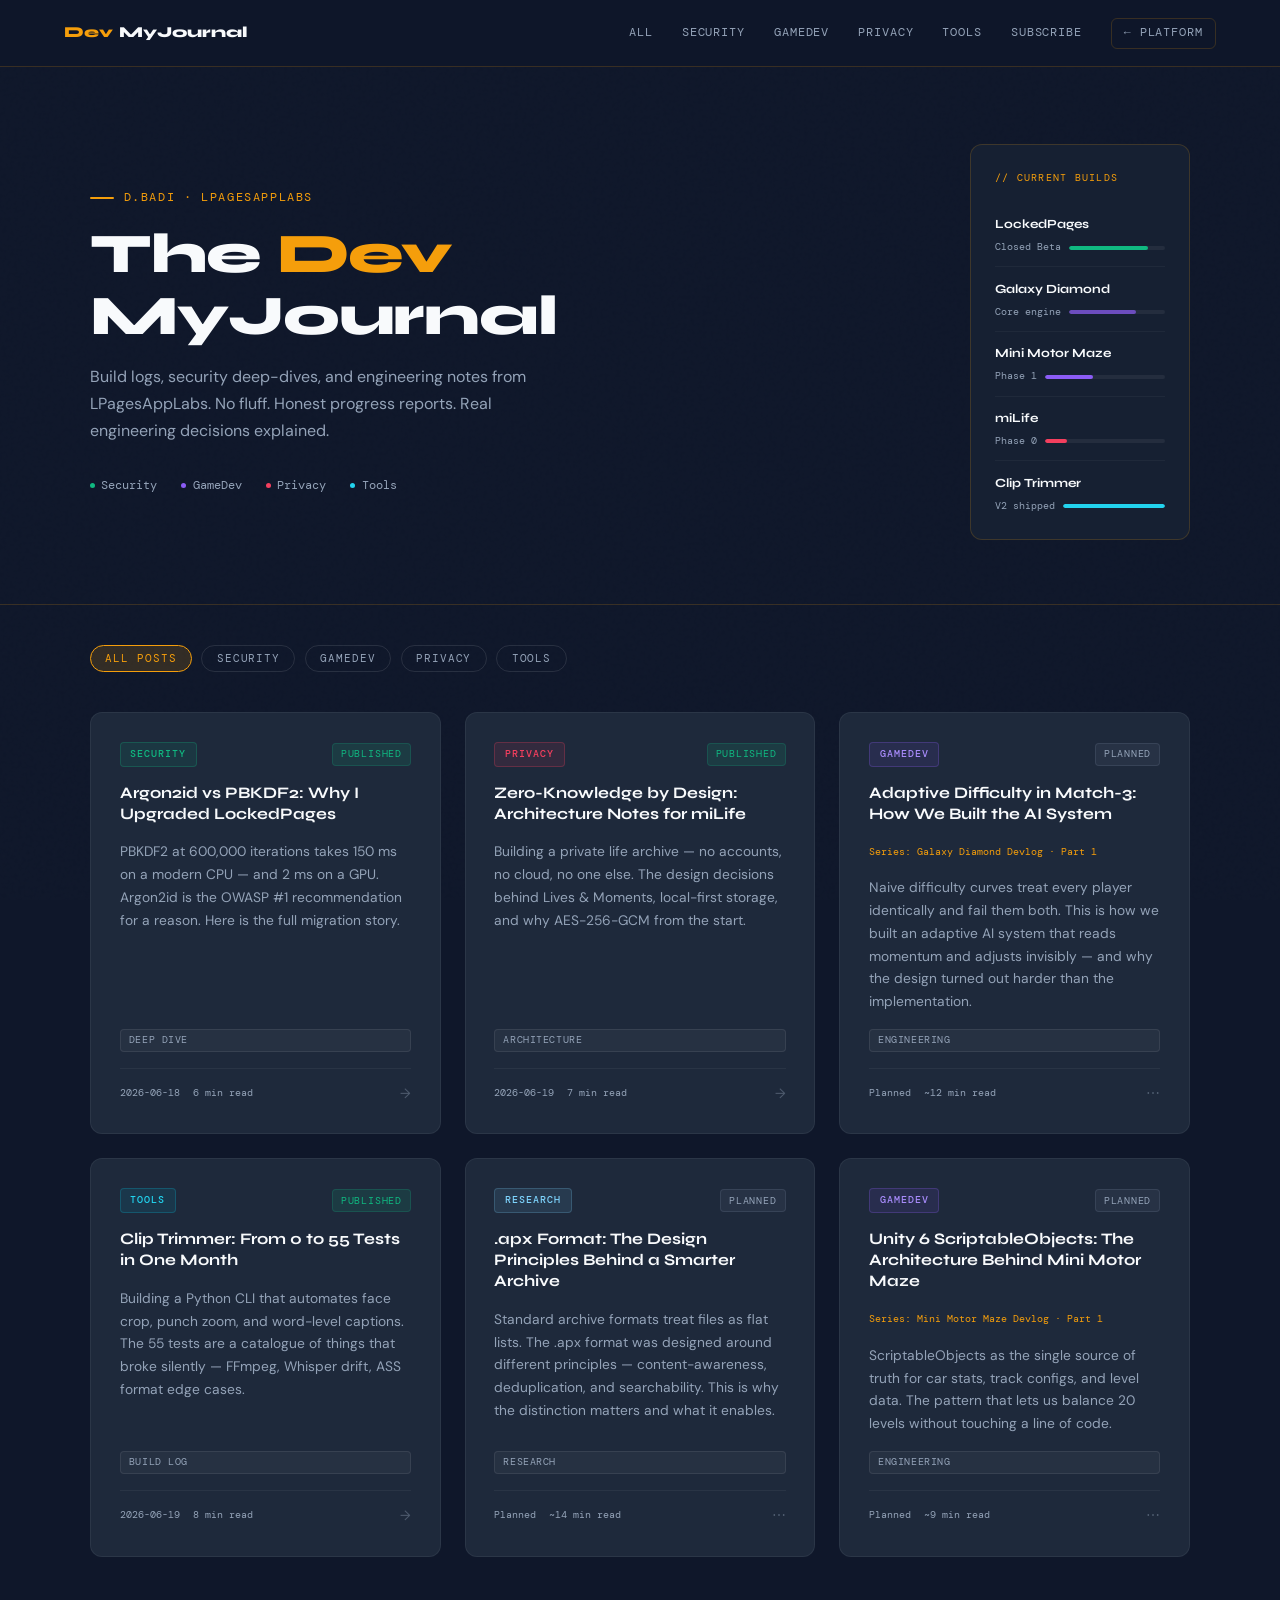
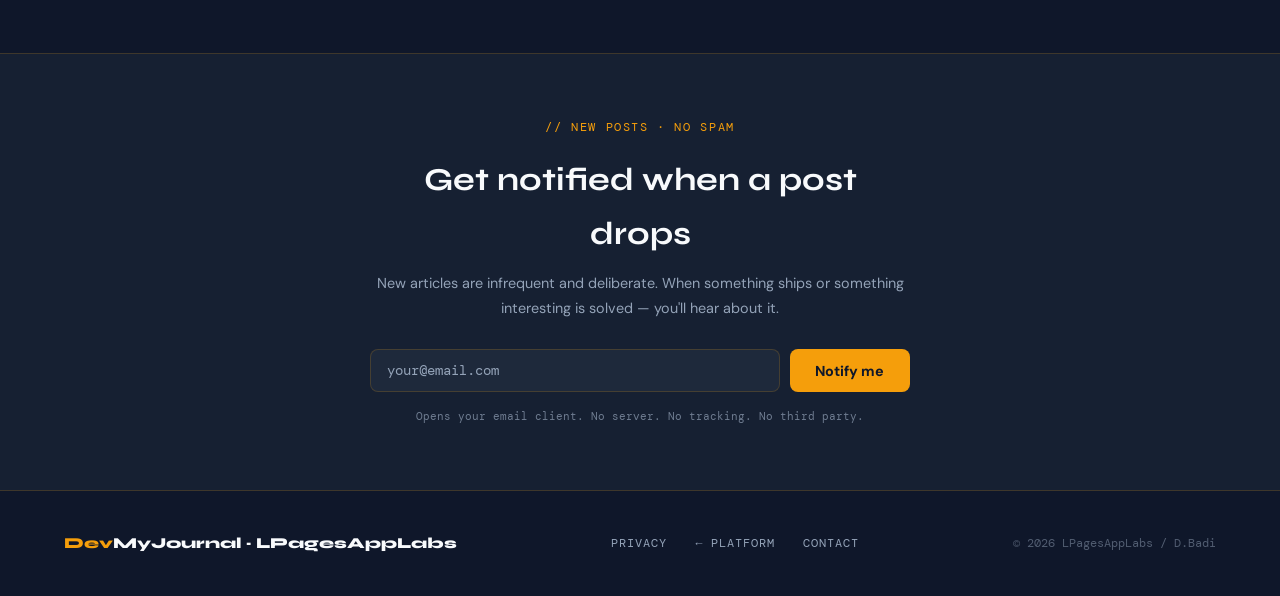
==== commit a02b8558: "Fix the arithmetic the whole post rests on The callout said 37,000 guesses/sec against ~3 trillion c" ====
--- a/index.html
+++ b/index.html
@@ -132,22 +132,22 @@
     <div class="posts-grid" id="postsGrid">
 
       <!-- POST 1: Published -->
-      <a href="posts/argon2id-vs-pbkdf2.html" class="post-card" data-cat="security">
+      <a href="/argon2id-vs-pbkdf2" class="post-card" data-cat="security">
         <div class="post-top">
           <span class="cat-tag cat-security">Security</span>
           <span class="status-badge status-published">Published</span>
         </div>
-        <div class="post-title">Argon2id vs PBKDF2: Why We Upgraded LockedPages</div>
+        <div class="post-title">Argon2id vs PBKDF2: Why I Upgraded LockedPages</div>
         <div class="post-excerpt">PBKDF2 at 600,000 iterations takes 150 ms on a modern CPU — and 2 ms on a GPU. Argon2id is the OWASP #1 recommendation for a reason. Here is the full migration story.</div>
         <div class="depth-badge">Deep Dive</div>
         <div class="post-footer">
-          <div class="post-meta"><span>2026-06-18</span><span>8 min read</span></div>
+          <div class="post-meta"><span>2026-06-18</span><span>6 min read</span></div>
           <div class="post-arrow">→</div>
         </div>
       </a>
 
       <!-- POST 2: Published -->
-      <a href="posts/zero-knowledge-milife.html" class="post-card" data-cat="privacy">
+      <a href="/zero-knowledge-milife" class="post-card" data-cat="privacy">
         <div class="post-top">
           <span class="cat-tag cat-privacy">Privacy</span>
           <span class="status-badge status-published">Published</span>
@@ -178,7 +178,7 @@
       </div>
 
       <!-- POST 4: Published -->
-      <a href="posts/clip-trimmer-55-tests.html" class="post-card" data-cat="tools">
+      <a href="/clip-trimmer-55-tests" class="post-card" data-cat="tools">
         <div class="post-top">
           <span class="cat-tag cat-tools">Tools</span>
           <span class="status-badge status-published">Published</span>
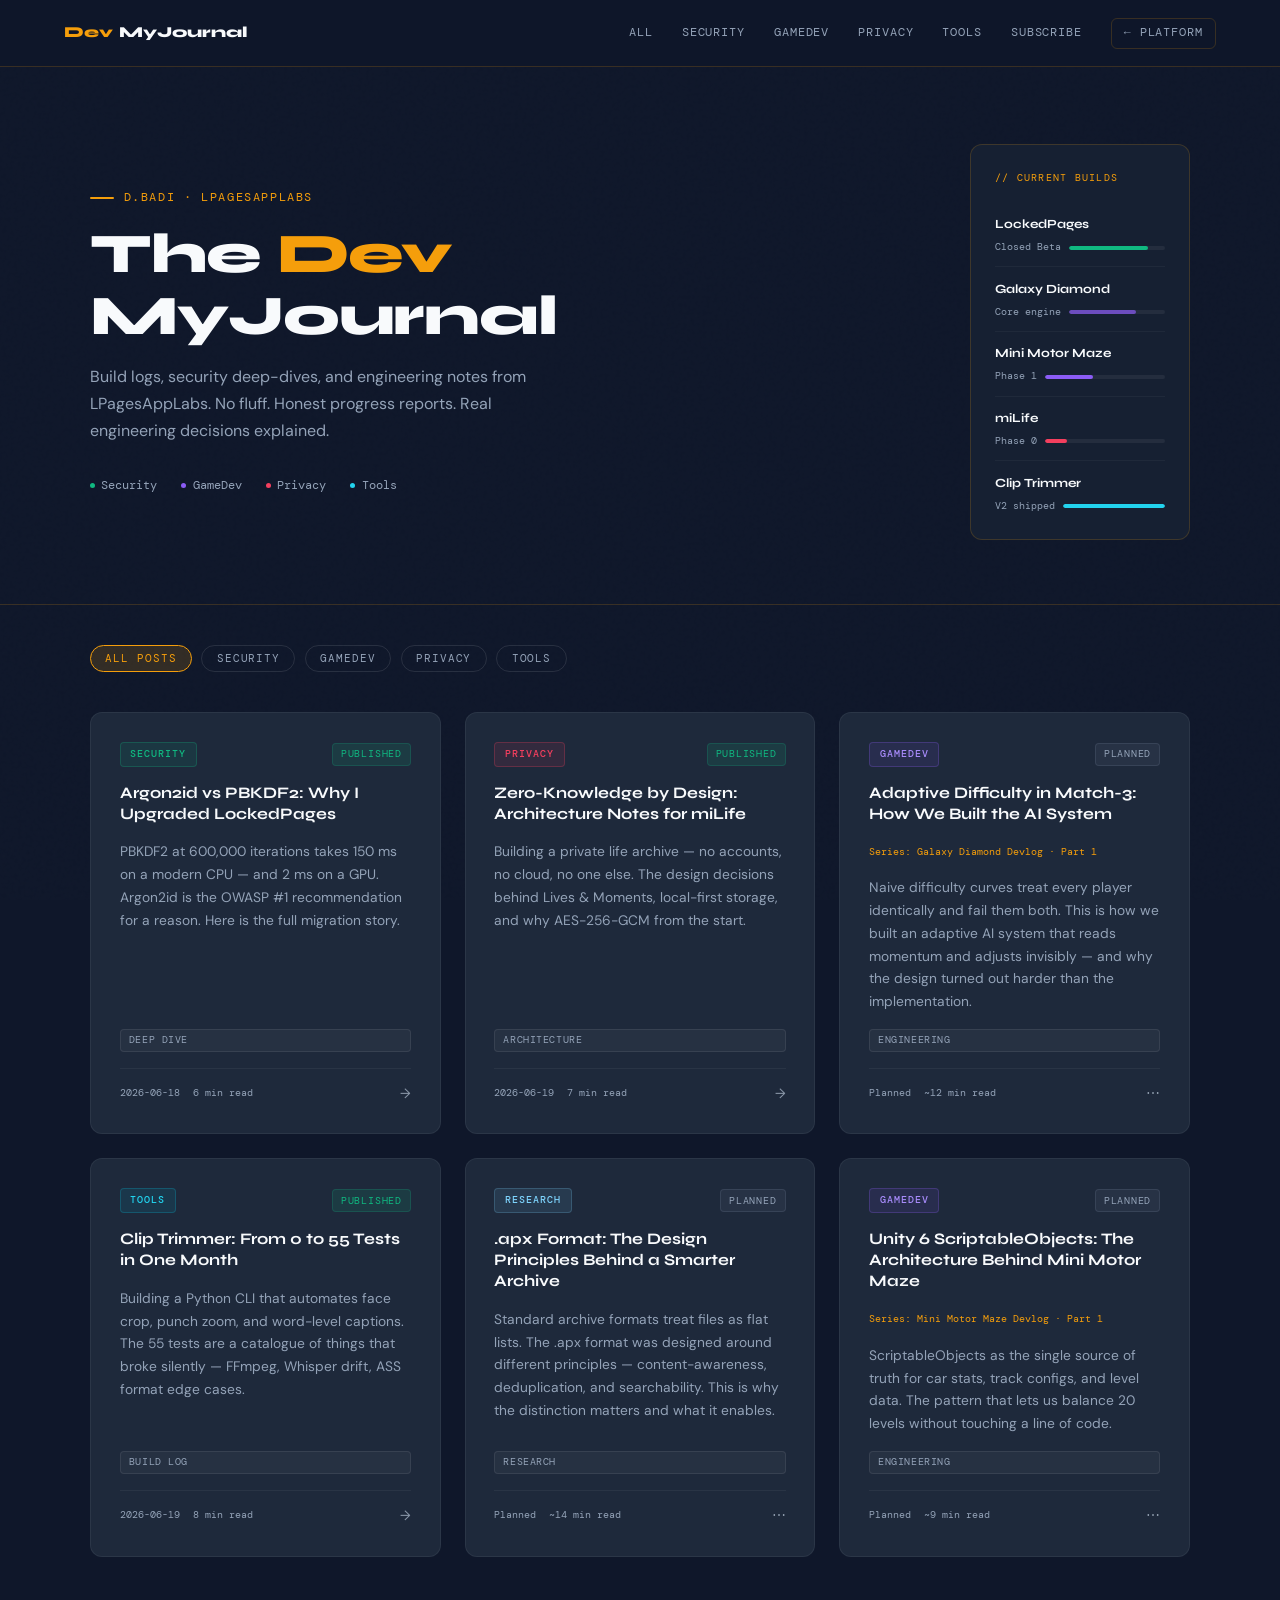
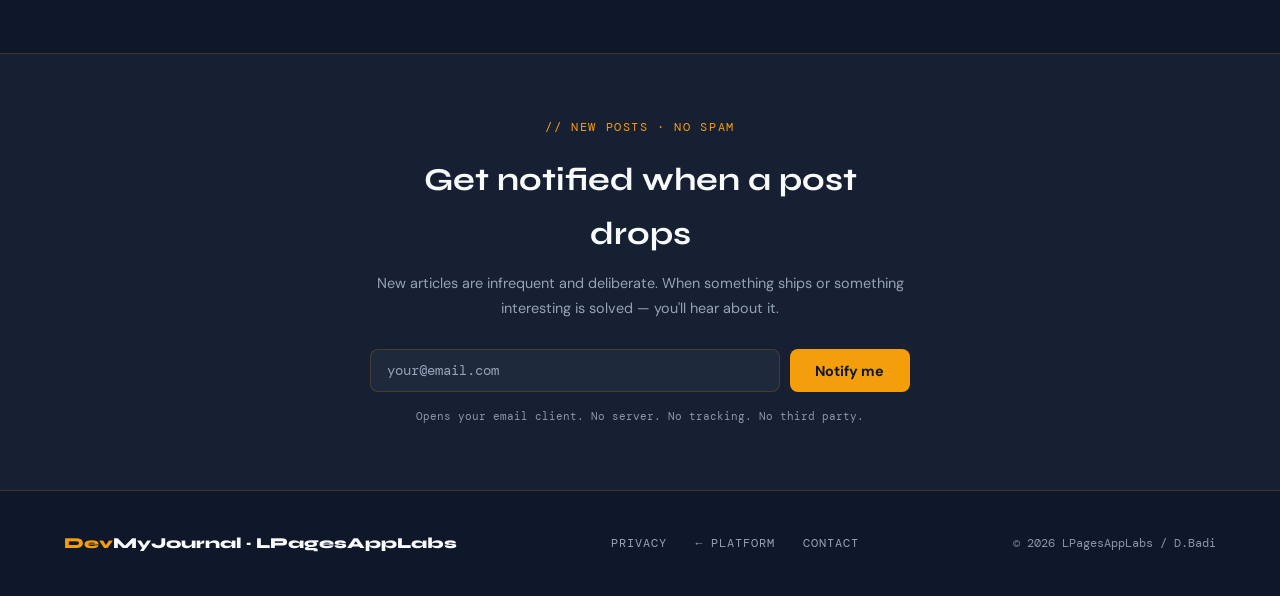
==== commit 19d8c3d8: "Make the accessibility layer real, not incidental Four systemic defects, each fixed at its root rath" ====
--- a/index.html
+++ b/index.html
@@ -137,12 +137,12 @@
           <span class="cat-tag cat-security">Security</span>
           <span class="status-badge status-published">Published</span>
         </div>
-        <div class="post-title">Argon2id vs PBKDF2: Why I Upgraded LockedPages</div>
+        <h3 class="post-title">Argon2id vs PBKDF2: Why I Upgraded LockedPages</h3>
         <div class="post-excerpt">PBKDF2 at 600,000 iterations takes 150 ms on a modern CPU — and 2 ms on a GPU. Argon2id is the OWASP #1 recommendation for a reason. Here is the full migration story.</div>
         <div class="depth-badge">Deep Dive</div>
         <div class="post-footer">
           <div class="post-meta"><span>2026-06-18</span><span>6 min read</span></div>
-          <div class="post-arrow">→</div>
+          <div class="post-arrow" aria-hidden="true">→</div>
         </div>
       </a>
 
@@ -152,12 +152,12 @@
           <span class="cat-tag cat-privacy">Privacy</span>
           <span class="status-badge status-published">Published</span>
         </div>
-        <div class="post-title">Zero-Knowledge by Design: Architecture Notes for miLife</div>
+        <h3 class="post-title">Zero-Knowledge by Design: Architecture Notes for miLife</h3>
         <div class="post-excerpt">Building a private life archive — no accounts, no cloud, no one else. The design decisions behind Lives & Moments, local-first storage, and why AES-256-GCM from the start.</div>
         <div class="depth-badge">Architecture</div>
         <div class="post-footer">
           <div class="post-meta"><span>2026-06-19</span><span>7 min read</span></div>
-          <div class="post-arrow">→</div>
+          <div class="post-arrow" aria-hidden="true">→</div>
         </div>
       </a>
 
@@ -167,7 +167,7 @@
           <span class="cat-tag cat-gamedev">GameDev</span>
           <span class="status-badge status-planned">Planned</span>
         </div>
-        <div class="post-title">Adaptive Difficulty in Match-3: How We Built the AI System</div>
+        <h3 class="post-title">Adaptive Difficulty in Match-3: How We Built the AI System</h3>
         <div class="series-indicator">Series: Galaxy Diamond Devlog · Part 1</div>
         <div class="post-excerpt">Naive difficulty curves treat every player identically and fail them both. This is how we built an adaptive AI system that reads momentum and adjusts invisibly — and why the design turned out harder than the implementation.</div>
         <div class="depth-badge">Engineering</div>
@@ -183,12 +183,12 @@
           <span class="cat-tag cat-tools">Tools</span>
           <span class="status-badge status-published">Published</span>
         </div>
-        <div class="post-title">Clip Trimmer: From 0 to 55 Tests in One Month</div>
+        <h3 class="post-title">Clip Trimmer: From 0 to 55 Tests in One Month</h3>
         <div class="post-excerpt">Building a Python CLI that automates face crop, punch zoom, and word-level captions. The 55 tests are a catalogue of things that broke silently — FFmpeg, Whisper drift, ASS format edge cases.</div>
         <div class="depth-badge">Build Log</div>
         <div class="post-footer">
           <div class="post-meta"><span>2026-06-19</span><span>8 min read</span></div>
-          <div class="post-arrow">→</div>
+          <div class="post-arrow" aria-hidden="true">→</div>
         </div>
       </a>
 
@@ -198,7 +198,7 @@
           <span class="cat-tag cat-research">Research</span>
           <span class="status-badge status-planned">Planned</span>
         </div>
-        <div class="post-title">.apx Format: The Design Principles Behind a Smarter Archive</div>
+        <h3 class="post-title">.apx Format: The Design Principles Behind a Smarter Archive</h3>
         <div class="post-excerpt">Standard archive formats treat files as flat lists. The .apx format was designed around different principles — content-awareness, deduplication, and searchability. This is why the distinction matters and what it enables.</div>
         <div class="depth-badge">Research</div>
         <div class="post-footer">
@@ -213,7 +213,7 @@
           <span class="cat-tag cat-gamedev">GameDev</span>
           <span class="status-badge status-planned">Planned</span>
         </div>
-        <div class="post-title">Unity 6 ScriptableObjects: The Architecture Behind Mini Motor Maze</div>
+        <h3 class="post-title">Unity 6 ScriptableObjects: The Architecture Behind Mini Motor Maze</h3>
         <div class="series-indicator">Series: Mini Motor Maze Devlog · Part 1</div>
         <div class="post-excerpt">ScriptableObjects as the single source of truth for car stats, track configs, and level data. The pattern that lets us balance 20 levels without touching a line of code.</div>
         <div class="depth-badge">Engineering</div>
--- a/styles.css
+++ b/styles.css
@@ -7,7 +7,7 @@
       --amber-glow2: rgba(245,158,11,0.07);
       --cyan: #22D3EE; --emerald: #10B981;
       --violet: #8B5CF6; --rose: #F43F5E; --sky: #7DD3FC;
-      --white: #F8FAFC; --muted: #94A3B8;
+      --white: #F8FAFC; --muted: #94A3B8; --muted-dim: #8A97A8;
       --border: rgba(245,158,11,0.18);
     }
     html { scroll-behavior: smooth; }
@@ -115,7 +115,7 @@
     .post-excerpt { font-size:0.86rem; color:var(--muted); line-height:1.65; flex:1; }
     .post-footer { display:flex; align-items:center; justify-content:space-between; padding-top:0.8rem; border-top:1px solid rgba(255,255,255,0.05); }
     .post-meta { font-family:'DM Mono',monospace; font-size:0.65rem; color:var(--muted); display:flex; gap:0.8rem; }
-    .post-arrow { font-size:0.85rem; color:var(--muted); opacity:0.4; }
+    .post-arrow { font-size:0.85rem; color:var(--muted-dim); }
     .depth-badge { font-family:'DM Mono',monospace; font-size:0.6rem; letter-spacing:0.06em; text-transform:uppercase; padding:0.15rem 0.5rem; border-radius:4px; background:rgba(255,255,255,0.04); border:1px solid rgba(255,255,255,0.08); color:var(--muted); }
     .series-indicator { font-family:'DM Mono',monospace; font-size:0.62rem; color:var(--amber); margin-top:0.2rem; }
 
@@ -126,12 +126,12 @@
     .sub-title { font-family:'Syne',sans-serif; font-size:clamp(1.5rem,3vw,2rem); font-weight:700; margin-bottom:0.6rem; }
     .sub-desc { color:var(--muted); font-size:0.9rem; margin-bottom:1.8rem; }
     .notify-form { display:flex; gap:0.6rem; flex-wrap:wrap; justify-content:center; }
-    .notify-input { flex:1; min-width:220px; padding:0.75rem 1rem; background:var(--surface); border:1px solid var(--border); border-radius:8px; color:var(--white); font-family:'DM Mono',monospace; font-size:0.85rem; outline:none; transition:border-color 0.2s; }
+    .notify-input { flex:1; min-width:220px; padding:0.75rem 1rem; background:var(--surface); border:1px solid var(--border); border-radius:8px; color:var(--white); font-family:'DM Mono',monospace; font-size:0.85rem; transition:border-color 0.2s; }
     .notify-input::placeholder { color:var(--muted); }
     .notify-input:focus { border-color:var(--amber); }
     .notify-btn { padding:0.75rem 1.6rem; background:var(--amber); color:#0F172A; border:none; border-radius:8px; font-family:'DM Sans',sans-serif; font-size:0.9rem; font-weight:700; cursor:pointer; transition:all 0.2s; white-space:nowrap; }
     .notify-btn:hover { background:var(--amber-dim); transform:translateY(-1px); box-shadow:0 4px 20px rgba(245,158,11,0.4); }
-    .notify-note { font-family:'DM Mono',monospace; font-size:0.7rem; color:var(--muted); margin-top:0.9rem; opacity:0.7; }
+    .notify-note { font-family:'DM Mono',monospace; font-size:0.7rem; color:var(--muted-dim); margin-top:0.9rem; }
 
     /* FOOTER */
     footer { padding:2.5rem 5%; display:flex; justify-content:space-between; align-items:center; flex-wrap:wrap; gap:1rem; }
@@ -140,7 +140,7 @@
     .footer-links { display:flex; gap:1.8rem; flex-wrap:wrap; }
     .footer-links a { font-family:'DM Mono',monospace; font-size:0.72rem; letter-spacing:0.08em; text-transform:uppercase; color:var(--muted); text-decoration:none; transition:color 0.2s; }
     .footer-links a:hover { color:var(--amber); }
-    .footer-copy { font-family:'DM Mono',monospace; font-size:0.72rem; color:var(--muted); opacity:0.5; }
+    .footer-copy { font-family:'DM Mono',monospace; font-size:0.72rem; color:var(--muted-dim); }
 
     /* EMPTY STATE */
     .empty-msg { display:none; text-align:center; padding:4rem 0; color:var(--muted); font-family:'DM Mono',monospace; font-size:0.85rem; }
@@ -181,3 +181,36 @@
   transition: top 0.15s ease;
 }
 .skip-link:focus { top: 0; outline: 2px solid #0F172A; outline-offset: 2px; }
+
+/* Focus is a designed state, not a browser default. Nothing on this platform
+   defined one except .skip-link, and five inputs actively removed the ring and
+   signalled focus with a 1px border tint only — a colour-only indicator, which
+   fails WCAG 1.4.1 and 2.4.7. White on these surfaces measures >13:1.
+   :focus-visible, so pointer users never see a ring they did not ask for. */
+:focus-visible {
+  outline: 2px solid #F8FAFC;
+  outline-offset: 2px;
+  border-radius: 4px;
+}
+a:focus-visible, button:focus-visible, input:focus-visible,
+[tabindex]:focus-visible, .btn:focus-visible {
+  outline: 2px solid #F8FAFC;
+  outline-offset: 2px;
+}
+
+/* Card titles are h3 so screen readers and search engines can navigate by
+   heading; :where() keeps specificity at 0 so the existing class rules,
+   which were written for divs, continue to control every visual property. */
+:where(h3.work-name, h3.feature-title, h3.step-title, h3.svc-title, h3.prod-name, h3.post-title, h3.concept-title, h3.why-title, h3.card-title, h3.tier-name) {
+  margin: 0; font-size: inherit; font-weight: inherit; line-height: inherit;
+}
+:where(h3.vis-title, h3.m-name, h3.goal-title, h3.lt-title, h3.how-title, h3.tier-head) {
+  margin: 0; font-size: inherit; font-weight: inherit; line-height: inherit;
+}
+
+/* WCAG 2.5.8 — standalone nav and footer links computed ~20px tall against a
+   24px minimum. min-height with inline-flex raises the hit area without adding
+   padding that would shift the existing horizontal rhythm. */
+.nav-links a, .footer-links a, .nav-mobile a, .nav-right a {
+  display: inline-flex; align-items: center; min-height: 24px;
+}
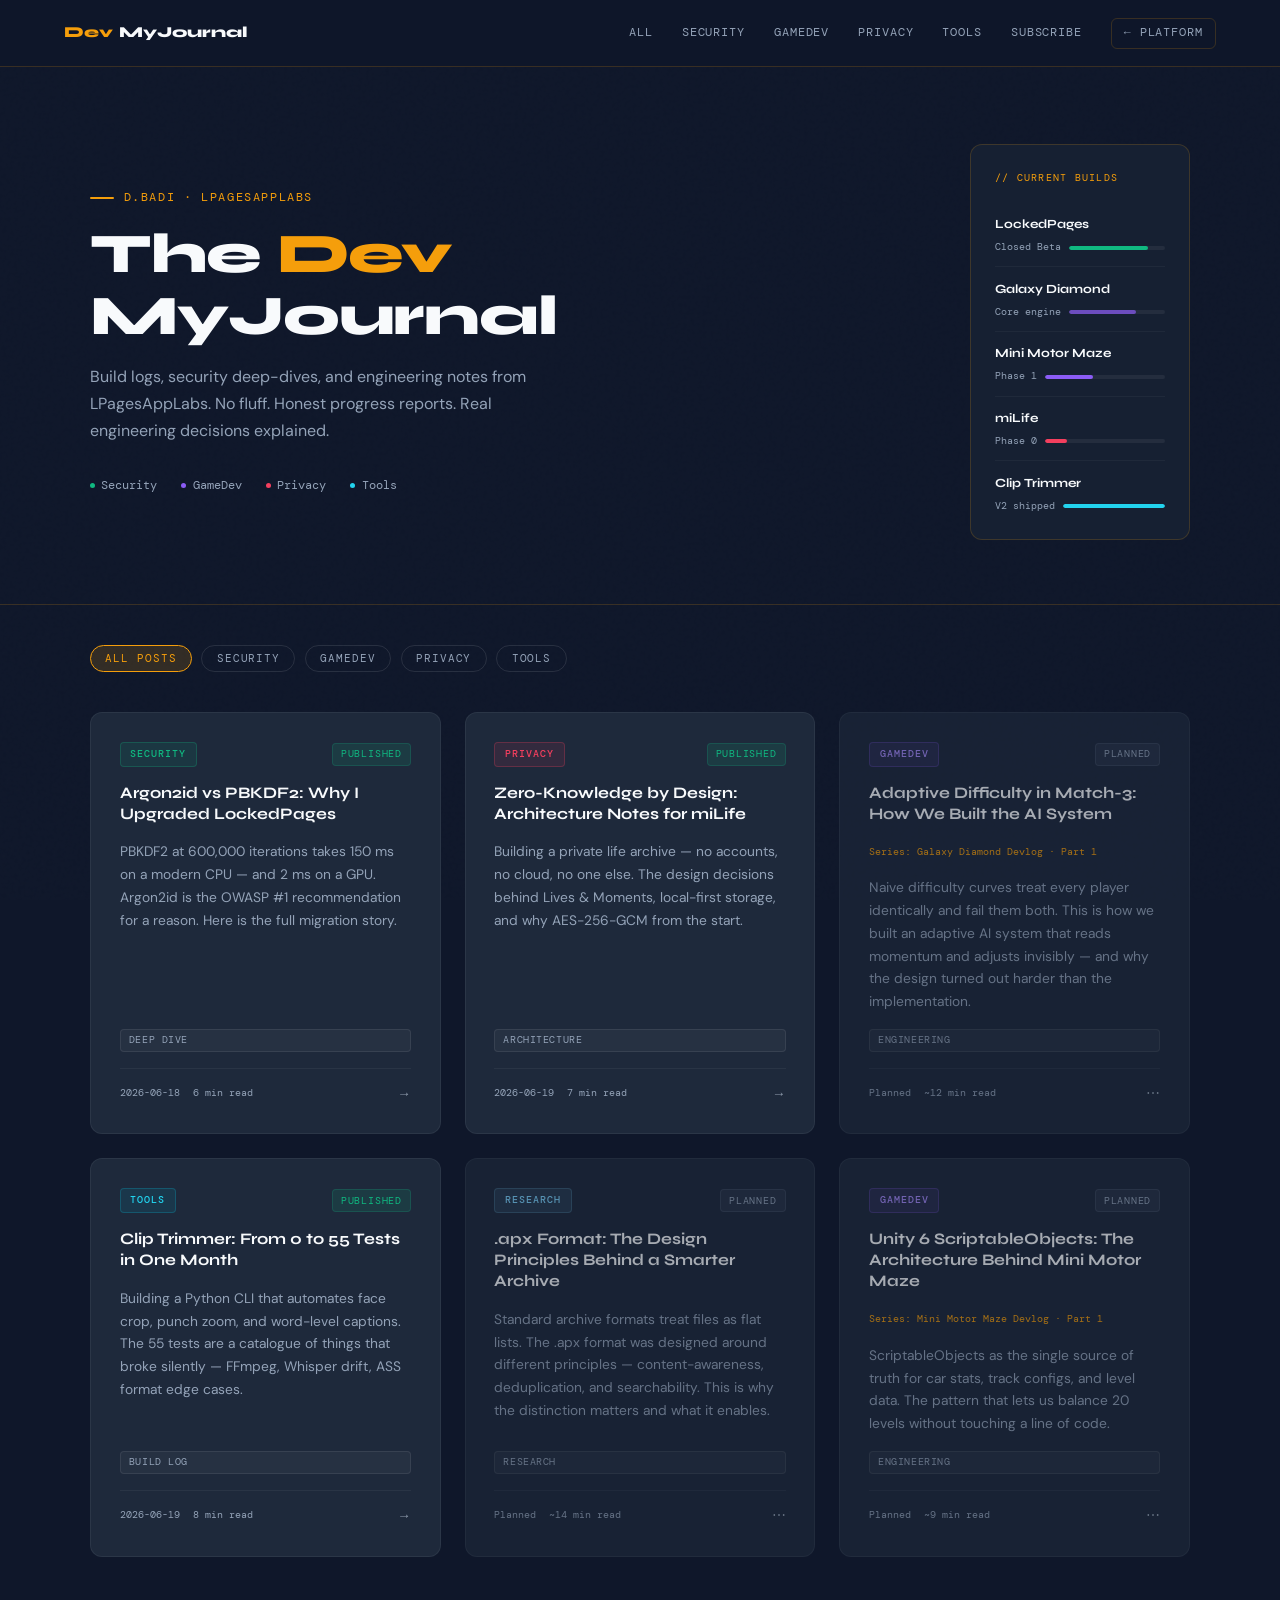
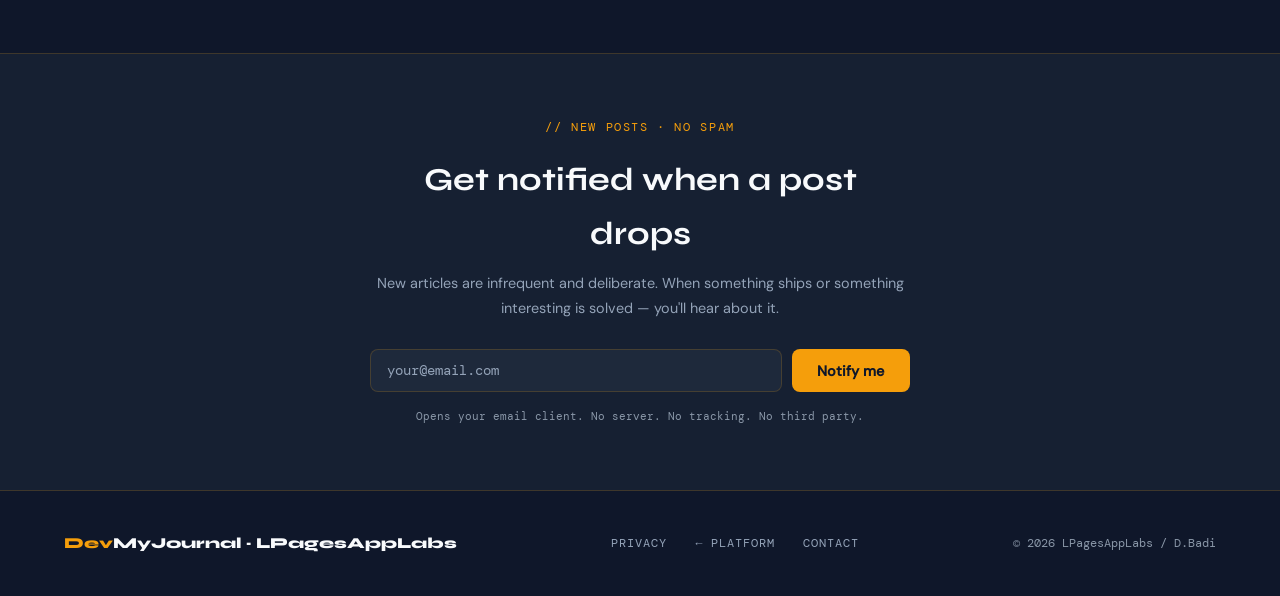
==== commit 34165046: "Remove the last third-party origin, and stop JS failure blanking the page Fonts are now served from " ====
--- a/index.html
+++ b/index.html
@@ -22,8 +22,10 @@
   <meta name="theme-color" content="#0F172A">
   <meta name="robots" content="index, follow">
   <link rel="icon" href="https://lpagesapplabs.com/logo.svg" type="image/svg+xml">
-  <link rel="preconnect" href="https://fonts.bunny.net" crossorigin>
-  <link href="https://fonts.bunny.net/css2?family=Syne:wght@400;600;700;800&family=DM+Mono:wght@300;400;500&family=DM+Sans:wght@300;400;500&display=swap" rel="stylesheet">
+  <script src="main.js"></script>
+  <link rel="stylesheet" href="fonts.css">
+  <link rel="preload" href="fonts/syne-latin-800-normal.woff2" as="font" type="font/woff2" crossorigin>
+  <link rel="preload" href="fonts/dm-sans-latin-400-normal.woff2" as="font" type="font/woff2" crossorigin>
   <link rel="stylesheet" href="styles.css">
 </head>
 <body>
@@ -254,6 +256,5 @@
   <div class="footer-copy">© 2026 LPagesAppLabs / D.Badi</div>
 </footer>
 
-<script src="main.js" defer></script>
 </body>
 </html>
--- a/fonts.css
+++ b/fonts.css
@@ -0,0 +1,219 @@
+/* Self-hosted webfonts. Previously loaded from fonts.bunny.net, which sat in both
+   style-src and font-src on all nine origins with no SRI possible, because the
+   CSS URL is generated. Serving them from our own origin removes the last
+   third-party origin on the platform and lets the CSP drop to 'self'.
+   Greek subsets omitted; latin and latin-ext cover English and Romanian. */
+
+/* latin */
+@font-face {
+  font-family: 'Syne';
+  font-style: normal;
+  font-weight: 400;
+  font-stretch: 100%;
+  font-display: swap;
+  src: url(fonts/syne-latin-400-normal.woff2) format('woff2'); 
+  unicode-range: U+0000-00FF,U+0131,U+0152-0153,U+02BB-02BC,U+02C6,U+02DA,U+02DC,U+0304,U+0308,U+0329,U+2000-206F,U+20AC,U+2122,U+2191,U+2193,U+2212,U+2215,U+FEFF,U+FFFD;
+}
+
+/* latin-ext */
+@font-face {
+  font-family: 'Syne';
+  font-style: normal;
+  font-weight: 400;
+  font-stretch: 100%;
+  font-display: swap;
+  src: url(fonts/syne-latin-ext-400-normal.woff2) format('woff2'); 
+  unicode-range: U+0100-02BA,U+02BD-02C5,U+02C7-02CC,U+02CE-02D7,U+02DD-02FF,U+0304,U+0308,U+0329,U+1D00-1DBF,U+1E00-1E9F,U+1EF2-1EFF,U+2020,U+20A0-20AB,U+20AD-20C0,U+2113,U+2C60-2C7F,U+A720-A7FF;
+}
+
+/* latin */
+@font-face {
+  font-family: 'Syne';
+  font-style: normal;
+  font-weight: 600;
+  font-stretch: 100%;
+  font-display: swap;
+  src: url(fonts/syne-latin-600-normal.woff2) format('woff2'); 
+  unicode-range: U+0000-00FF,U+0131,U+0152-0153,U+02BB-02BC,U+02C6,U+02DA,U+02DC,U+0304,U+0308,U+0329,U+2000-206F,U+20AC,U+2122,U+2191,U+2193,U+2212,U+2215,U+FEFF,U+FFFD;
+}
+
+/* latin-ext */
+@font-face {
+  font-family: 'Syne';
+  font-style: normal;
+  font-weight: 600;
+  font-stretch: 100%;
+  font-display: swap;
+  src: url(fonts/syne-latin-ext-600-normal.woff2) format('woff2'); 
+  unicode-range: U+0100-02BA,U+02BD-02C5,U+02C7-02CC,U+02CE-02D7,U+02DD-02FF,U+0304,U+0308,U+0329,U+1D00-1DBF,U+1E00-1E9F,U+1EF2-1EFF,U+2020,U+20A0-20AB,U+20AD-20C0,U+2113,U+2C60-2C7F,U+A720-A7FF;
+}
+
+/* latin */
+@font-face {
+  font-family: 'Syne';
+  font-style: normal;
+  font-weight: 700;
+  font-stretch: 100%;
+  font-display: swap;
+  src: url(fonts/syne-latin-700-normal.woff2) format('woff2'); 
+  unicode-range: U+0000-00FF,U+0131,U+0152-0153,U+02BB-02BC,U+02C6,U+02DA,U+02DC,U+0304,U+0308,U+0329,U+2000-206F,U+20AC,U+2122,U+2191,U+2193,U+2212,U+2215,U+FEFF,U+FFFD;
+}
+
+/* latin-ext */
+@font-face {
+  font-family: 'Syne';
+  font-style: normal;
+  font-weight: 700;
+  font-stretch: 100%;
+  font-display: swap;
+  src: url(fonts/syne-latin-ext-700-normal.woff2) format('woff2'); 
+  unicode-range: U+0100-02BA,U+02BD-02C5,U+02C7-02CC,U+02CE-02D7,U+02DD-02FF,U+0304,U+0308,U+0329,U+1D00-1DBF,U+1E00-1E9F,U+1EF2-1EFF,U+2020,U+20A0-20AB,U+20AD-20C0,U+2113,U+2C60-2C7F,U+A720-A7FF;
+}
+
+/* latin */
+@font-face {
+  font-family: 'Syne';
+  font-style: normal;
+  font-weight: 800;
+  font-stretch: 100%;
+  font-display: swap;
+  src: url(fonts/syne-latin-800-normal.woff2) format('woff2'); 
+  unicode-range: U+0000-00FF,U+0131,U+0152-0153,U+02BB-02BC,U+02C6,U+02DA,U+02DC,U+0304,U+0308,U+0329,U+2000-206F,U+20AC,U+2122,U+2191,U+2193,U+2212,U+2215,U+FEFF,U+FFFD;
+}
+
+/* latin-ext */
+@font-face {
+  font-family: 'Syne';
+  font-style: normal;
+  font-weight: 800;
+  font-stretch: 100%;
+  font-display: swap;
+  src: url(fonts/syne-latin-ext-800-normal.woff2) format('woff2'); 
+  unicode-range: U+0100-02BA,U+02BD-02C5,U+02C7-02CC,U+02CE-02D7,U+02DD-02FF,U+0304,U+0308,U+0329,U+1D00-1DBF,U+1E00-1E9F,U+1EF2-1EFF,U+2020,U+20A0-20AB,U+20AD-20C0,U+2113,U+2C60-2C7F,U+A720-A7FF;
+}
+
+/* latin */
+@font-face {
+  font-family: 'DM Mono';
+  font-style: normal;
+  font-weight: 300;
+  font-display: swap;
+  src: url(fonts/dm-mono-latin-300-normal.woff2) format('woff2'); 
+  unicode-range: U+0000-00FF,U+0131,U+0152-0153,U+02BB-02BC,U+02C6,U+02DA,U+02DC,U+0304,U+0308,U+0329,U+2000-206F,U+20AC,U+2122,U+2191,U+2193,U+2212,U+2215,U+FEFF,U+FFFD;
+}
+
+/* latin-ext */
+@font-face {
+  font-family: 'DM Mono';
+  font-style: normal;
+  font-weight: 300;
+  font-display: swap;
+  src: url(fonts/dm-mono-latin-ext-300-normal.woff2) format('woff2'); 
+  unicode-range: U+0100-02BA,U+02BD-02C5,U+02C7-02CC,U+02CE-02D7,U+02DD-02FF,U+0304,U+0308,U+0329,U+1D00-1DBF,U+1E00-1E9F,U+1EF2-1EFF,U+2020,U+20A0-20AB,U+20AD-20C0,U+2113,U+2C60-2C7F,U+A720-A7FF;
+}
+
+/* latin */
+@font-face {
+  font-family: 'DM Mono';
+  font-style: normal;
+  font-weight: 400;
+  font-display: swap;
+  src: url(fonts/dm-mono-latin-400-normal.woff2) format('woff2'); 
+  unicode-range: U+0000-00FF,U+0131,U+0152-0153,U+02BB-02BC,U+02C6,U+02DA,U+02DC,U+0304,U+0308,U+0329,U+2000-206F,U+20AC,U+2122,U+2191,U+2193,U+2212,U+2215,U+FEFF,U+FFFD;
+}
+
+/* latin-ext */
+@font-face {
+  font-family: 'DM Mono';
+  font-style: normal;
+  font-weight: 400;
+  font-display: swap;
+  src: url(fonts/dm-mono-latin-ext-400-normal.woff2) format('woff2'); 
+  unicode-range: U+0100-02BA,U+02BD-02C5,U+02C7-02CC,U+02CE-02D7,U+02DD-02FF,U+0304,U+0308,U+0329,U+1D00-1DBF,U+1E00-1E9F,U+1EF2-1EFF,U+2020,U+20A0-20AB,U+20AD-20C0,U+2113,U+2C60-2C7F,U+A720-A7FF;
+}
+
+/* latin */
+@font-face {
+  font-family: 'DM Mono';
+  font-style: normal;
+  font-weight: 500;
+  font-display: swap;
+  src: url(fonts/dm-mono-latin-500-normal.woff2) format('woff2'); 
+  unicode-range: U+0000-00FF,U+0131,U+0152-0153,U+02BB-02BC,U+02C6,U+02DA,U+02DC,U+0304,U+0308,U+0329,U+2000-206F,U+20AC,U+2122,U+2191,U+2193,U+2212,U+2215,U+FEFF,U+FFFD;
+}
+
+/* latin-ext */
+@font-face {
+  font-family: 'DM Mono';
+  font-style: normal;
+  font-weight: 500;
+  font-display: swap;
+  src: url(fonts/dm-mono-latin-ext-500-normal.woff2) format('woff2'); 
+  unicode-range: U+0100-02BA,U+02BD-02C5,U+02C7-02CC,U+02CE-02D7,U+02DD-02FF,U+0304,U+0308,U+0329,U+1D00-1DBF,U+1E00-1E9F,U+1EF2-1EFF,U+2020,U+20A0-20AB,U+20AD-20C0,U+2113,U+2C60-2C7F,U+A720-A7FF;
+}
+
+/* latin */
+@font-face {
+  font-family: 'DM Sans';
+  font-style: normal;
+  font-weight: 300;
+  font-stretch: 100%;
+  font-display: swap;
+  src: url(fonts/dm-sans-latin-300-normal.woff2) format('woff2'); 
+  unicode-range: U+0000-00FF,U+0131,U+0152-0153,U+02BB-02BC,U+02C6,U+02DA,U+02DC,U+0304,U+0308,U+0329,U+2000-206F,U+20AC,U+2122,U+2191,U+2193,U+2212,U+2215,U+FEFF,U+FFFD;
+}
+
+/* latin-ext */
+@font-face {
+  font-family: 'DM Sans';
+  font-style: normal;
+  font-weight: 300;
+  font-stretch: 100%;
+  font-display: swap;
+  src: url(fonts/dm-sans-latin-ext-300-normal.woff2) format('woff2'); 
+  unicode-range: U+0100-02BA,U+02BD-02C5,U+02C7-02CC,U+02CE-02D7,U+02DD-02FF,U+0304,U+0308,U+0329,U+1D00-1DBF,U+1E00-1E9F,U+1EF2-1EFF,U+2020,U+20A0-20AB,U+20AD-20C0,U+2113,U+2C60-2C7F,U+A720-A7FF;
+}
+
+/* latin */
+@font-face {
+  font-family: 'DM Sans';
+  font-style: normal;
+  font-weight: 400;
+  font-stretch: 100%;
+  font-display: swap;
+  src: url(fonts/dm-sans-latin-400-normal.woff2) format('woff2'); 
+  unicode-range: U+0000-00FF,U+0131,U+0152-0153,U+02BB-02BC,U+02C6,U+02DA,U+02DC,U+0304,U+0308,U+0329,U+2000-206F,U+20AC,U+2122,U+2191,U+2193,U+2212,U+2215,U+FEFF,U+FFFD;
+}
+
+/* latin-ext */
+@font-face {
+  font-family: 'DM Sans';
+  font-style: normal;
+  font-weight: 400;
+  font-stretch: 100%;
+  font-display: swap;
+  src: url(fonts/dm-sans-latin-ext-400-normal.woff2) format('woff2'); 
+  unicode-range: U+0100-02BA,U+02BD-02C5,U+02C7-02CC,U+02CE-02D7,U+02DD-02FF,U+0304,U+0308,U+0329,U+1D00-1DBF,U+1E00-1E9F,U+1EF2-1EFF,U+2020,U+20A0-20AB,U+20AD-20C0,U+2113,U+2C60-2C7F,U+A720-A7FF;
+}
+
+/* latin */
+@font-face {
+  font-family: 'DM Sans';
+  font-style: normal;
+  font-weight: 500;
+  font-stretch: 100%;
+  font-display: swap;
+  src: url(fonts/dm-sans-latin-500-normal.woff2) format('woff2'); 
+  unicode-range: U+0000-00FF,U+0131,U+0152-0153,U+02BB-02BC,U+02C6,U+02DA,U+02DC,U+0304,U+0308,U+0329,U+2000-206F,U+20AC,U+2122,U+2191,U+2193,U+2212,U+2215,U+FEFF,U+FFFD;
+}
+
+/* latin-ext */
+@font-face {
+  font-family: 'DM Sans';
+  font-style: normal;
+  font-weight: 500;
+  font-stretch: 100%;
+  font-display: swap;
+  src: url(fonts/dm-sans-latin-ext-500-normal.woff2) format('woff2'); 
+  unicode-range: U+0100-02BA,U+02BD-02C5,U+02C7-02CC,U+02CE-02D7,U+02DD-02FF,U+0304,U+0308,U+0329,U+1D00-1DBF,U+1E00-1E9F,U+1EF2-1EFF,U+2020,U+20A0-20AB,U+20AD-20C0,U+2113,U+2C60-2C7F,U+A720-A7FF;
+}
--- a/styles.css
+++ b/styles.css
@@ -162,7 +162,7 @@
     @media (prefers-reduced-motion: reduce) {
       *, *::before, *::after { animation-duration: 0.01ms !important; animation-iteration-count: 1 !important; transition-duration: 0.01ms !important; }
       html { scroll-behavior: auto; }
-      .reveal { opacity: 1; transform: none; }
+      .js .reveal { opacity: 1; transform: none; }
     }
   
 /* Skip-to-content — WCAG 2.4.1 Level A */
@@ -214,3 +214,19 @@
 .nav-links a, .footer-links a, .nav-mobile a, .nav-right a {
   display: inline-flex; align-items: center; min-height: 24px;
 }
+
+/* 404 page. No inline style attributes anywhere — style-src is 'self' with no
+   unsafe-inline, so an inline style would simply not apply and the page would
+   render bare. The strict CSP is only real because nothing depends on inline. */
+.nf-wrap {
+  min-height: 70vh; display: flex; flex-direction: column;
+  align-items: center; justify-content: center; text-align: center;
+  padding: 8rem 5% 4rem; gap: 1rem;
+}
+.nf-code {
+  font-family: 'DM Mono', monospace; font-size: .72rem; letter-spacing: .14em;
+  text-transform: uppercase; color: var(--muted);
+}
+.nf-title { font-family: 'Syne', sans-serif; font-weight: 800; font-size: clamp(2rem, 5vw, 3rem); }
+.nf-body { color: var(--muted); max-width: 46ch; line-height: 1.7; }
+.nf-back { color: var(--white); }
